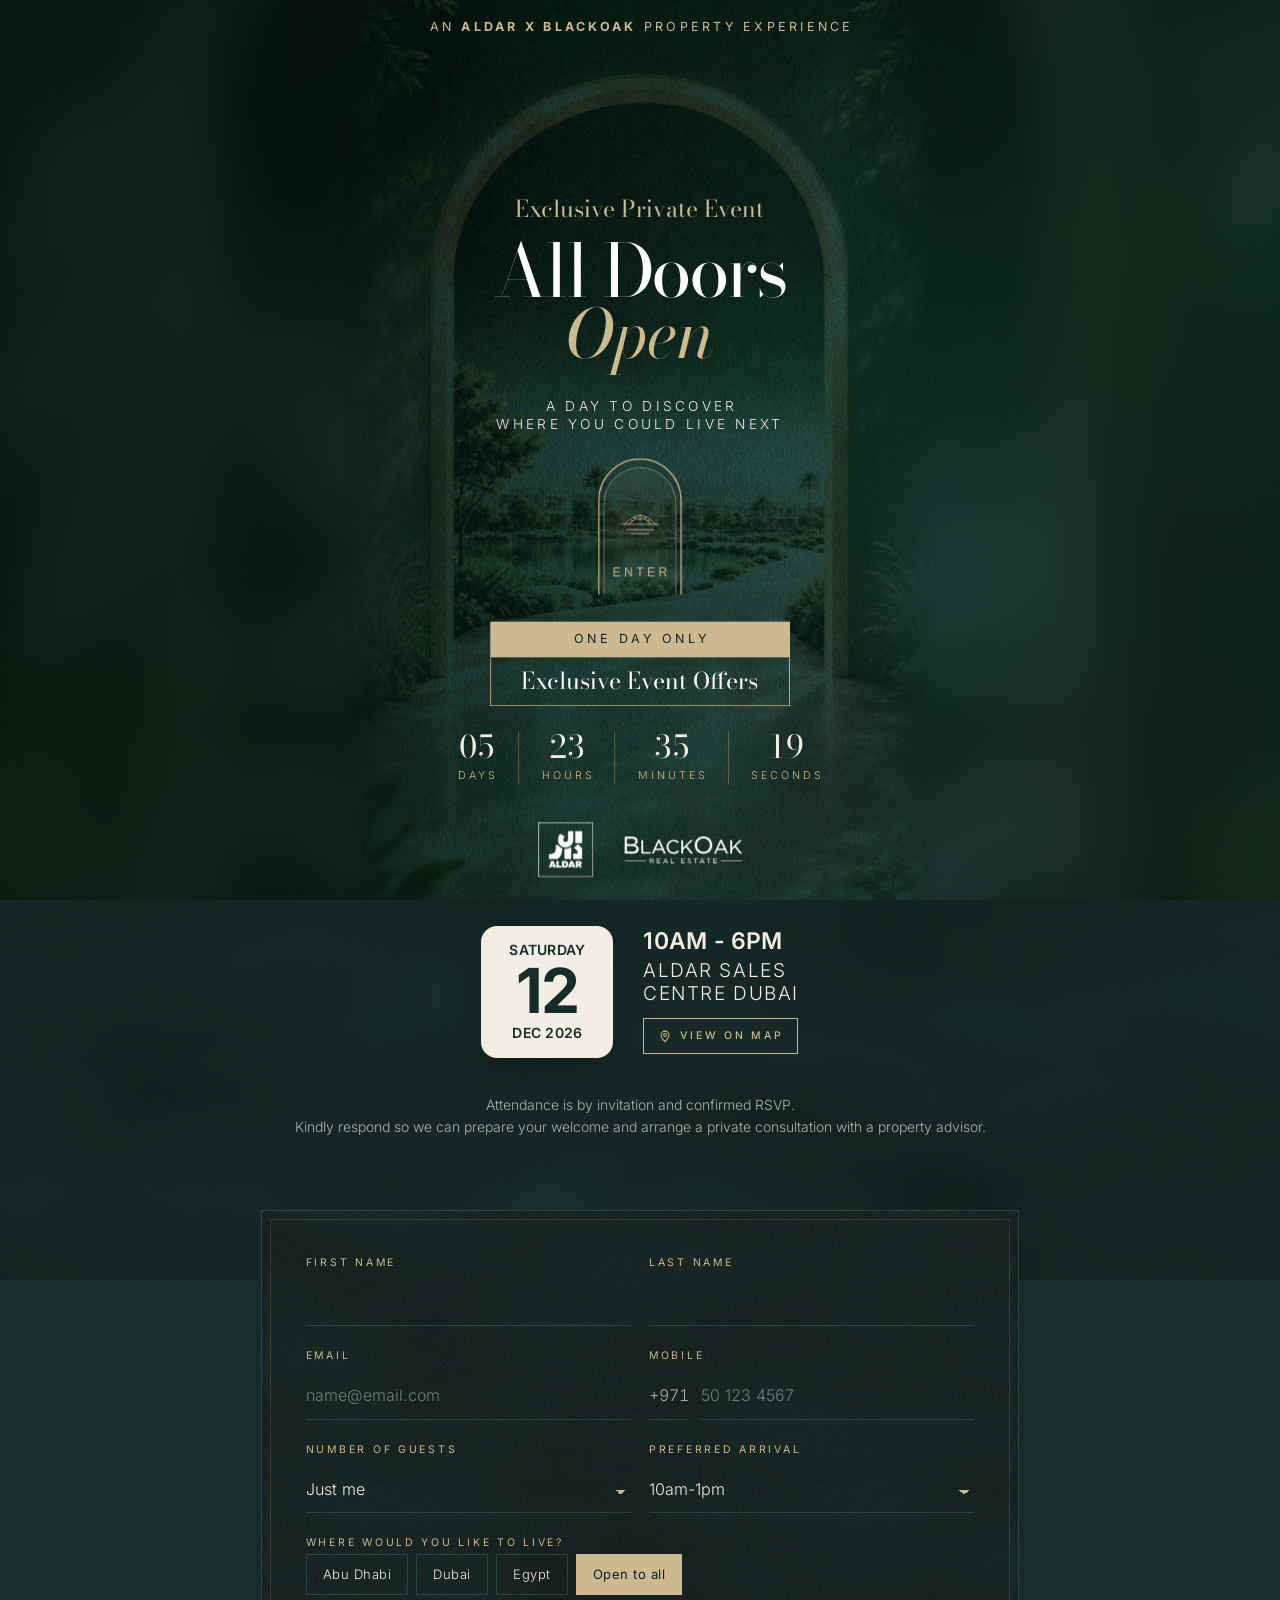
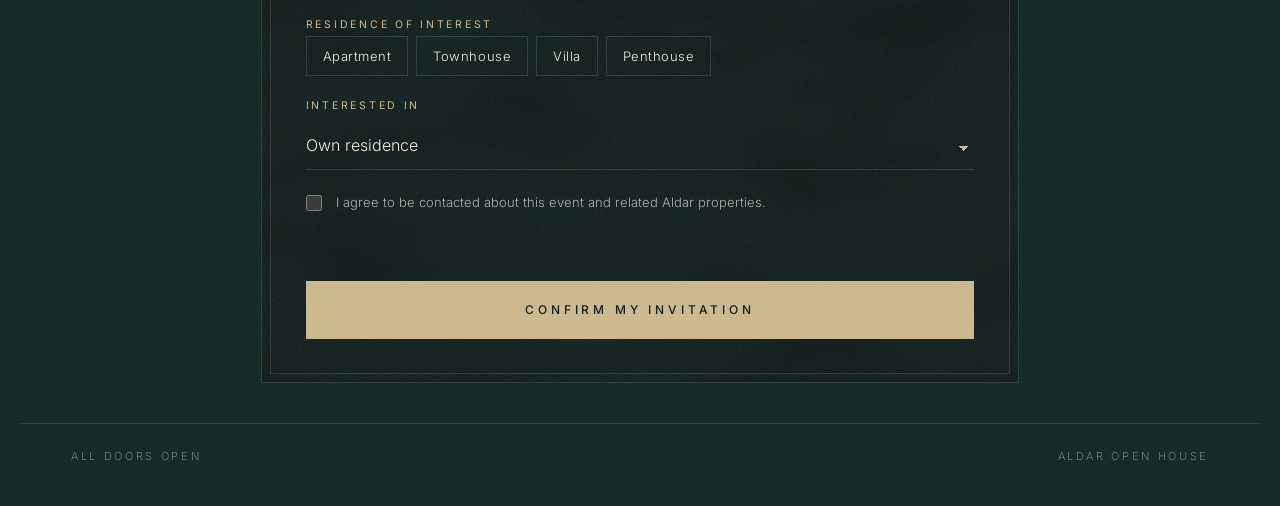
==== public/index.html @ 3528d4d2 "Rebuild All Doors Open as the RSVP site Replace the earlier multi-page site with the new single-page" ====
<!DOCTYPE html>
<html lang="en">
<head>
<meta charset="utf-8">
<meta name="viewport" content="width=device-width, initial-scale=1">
<title>All Doors Open | Aldar Open House RSVP</title>
<meta name="description" content="All Doors Open: an Aldar and BlackOak property experience. Saturday 12.12.2026, 10am to 6pm, Aldar Sales Centre, Dubai. RSVP to attend.">
<meta name="theme-color" content="#172b28">
<meta property="og:type" content="website">
<meta property="og:title" content="All Doors Open">
<meta property="og:description" content="An Aldar and BlackOak property experience. Saturday 12.12.2026, 10am to 6pm, Aldar Sales Centre, Dubai. RSVP to attend.">
<link rel="icon" href="data:image/svg+xml,%3Csvg xmlns='http://www.w3.org/2000/svg' viewBox='0 0 32 32'%3E%3Crect width='32' height='32' fill='%23172b28'/%3E%3Cpath d='M10 27V14a6 6 0 0 1 12 0v13' fill='none' stroke='%23cdb98f' stroke-width='1.6'/%3E%3C/svg%3E">
<link rel="preload" href="fonts/bodoni-moda-latin-standard-normal.woff2" as="font" type="font/woff2" crossorigin>
<link rel="preload" href="fonts/bodoni-moda-latin-standard-italic.woff2" as="font" type="font/woff2" crossorigin>
<link rel="preload" href="img/home-bg.webp" as="image" type="image/webp">
<style>
@font-face { font-family: "Bodoni Moda"; src: url("fonts/bodoni-moda-latin-standard-normal.woff2") format("woff2"); font-weight: 400 900; font-style: normal; font-display: swap; }
@font-face { font-family: "Bodoni Moda"; src: url("fonts/bodoni-moda-latin-standard-italic.woff2") format("woff2"); font-weight: 400 900; font-style: italic; font-display: swap; }
@font-face { font-family: "Inter"; src: url("fonts/inter-latin-wght-normal.woff2") format("woff2"); font-weight: 100 900; font-style: normal; font-display: swap; }
/* Layout: split invitation. Left column is the invitation, right column is the RSVP card. Stacks on mobile. */
:root {
  --green: #172b28;        /* brand theme */
  --green-deep: #0f1f1d;   /* recessed panels */
  --green-line: #2c4541;   /* hairlines on green */
  --champagne: #cdb98f;    /* accent */
  --ivory: #f3eee4;        /* primary text on green */
  --mist: #a9b5b0;         /* secondary text */
  --font-display: "Bodoni Moda", "Didot", "Bodoni 72", Georgia, serif;
  --font-body: "Inter", "Helvetica Neue", Arial, sans-serif;
  color-scheme: dark;
}
* { box-sizing: border-box; }
html, body { margin: 0; }
body {
  background: var(--green);
  color: var(--ivory);
  font-family: var(--font-body);
  font-weight: 300;
  font-size: 16px;
  line-height: 1.6;
  -webkit-font-smoothing: antialiased;
}
body::before {
  content: "";
  position: fixed; inset: 0;
  pointer-events: none;
  background:
    radial-gradient(1200px 600px at 15% -10%, rgba(205,185,143,0.10), transparent 60%),
    radial-gradient(900px 500px at 110% 110%, rgba(0,0,0,0.35), transparent 60%);
  z-index: 0;
}

.wrap {
  position: relative; z-index: 1;
  max-width: 1240px;
  margin: 0 auto;
  padding: clamp(24px, 4vw, 56px) clamp(16px, 4vw, 56px) 40px;
  display: grid;
  grid-template-columns: minmax(0, 1.05fr) minmax(0, 0.95fr);
  gap: clamp(32px, 5vw, 80px);
  align-items: start;
}

/* Invitation column */
.invite { display: grid; gap: 36px; padding-top: 8px; }
.eyebrow {
  font-size: 11px;
  letter-spacing: 0.32em;
  text-transform: uppercase;
  color: var(--champagne);
  font-weight: 400;
  display: flex; align-items: center; gap: 14px;
}
.eyebrow::after { content: ""; height: 1px; width: 56px; background: var(--champagne); opacity: 0.6; }

.arches { width: 100%; max-width: 420px; height: auto; display: block; }

h1 {
  font-family: var(--font-display);
  font-weight: 400;
  font-size: clamp(44px, 6.4vw, 84px);
  line-height: 1;
  letter-spacing: -0.02em;
  margin: 0;
  text-wrap: balance;
}
h1:focus { outline: none; }
h1 em { font-style: italic; color: var(--champagne); font-weight: 400; }
.kicker { font-size: 12px; letter-spacing: 0.3em; text-transform: uppercase; color: var(--mist); margin: 0 0 18px; font-weight: 400; }

.tagline {
  font-family: var(--font-display);
  font-size: clamp(19px, 2vw, 24px);
  line-height: 1.45;
  font-weight: 400;
  max-width: 30ch;
  margin: 0;
  color: var(--ivory);
}
.tagline span { display: inline; }
.tagline span:last-child { color: var(--champagne); font-style: italic; }

.details {
  display: grid;
  grid-template-columns: repeat(3, minmax(0, 1fr));
  border-top: 1px solid var(--green-line);
  border-bottom: 1px solid var(--green-line);
}
.details div { padding: 18px 16px 18px 0; display: grid; gap: 4px; }
.details div + div { padding-left: 16px; border-left: 1px solid var(--green-line); }
.details dt { font-size: 10.5px; letter-spacing: 0.28em; text-transform: uppercase; color: var(--mist); }
.details dd { margin: 0; font-family: var(--font-display); font-size: 17px; line-height: 1.3; }

.note { font-size: 14px; color: var(--mist); max-width: 46ch; margin: 0; }

/* RSVP card */
.card {
  background: var(--green-deep);
  border: 1px solid var(--green-line);
  padding: clamp(24px, 3.4vw, 44px);
  position: relative;
}
.card::before {
  content: ""; position: absolute; inset: 8px;
  border: 1px solid rgba(205,185,143,0.18);
  pointer-events: none;
}
.card h2 {
  font-family: var(--font-display);
  font-weight: 400;
  font-size: clamp(28px, 3vw, 38px);
  line-height: 1.1;
  margin: 0 0 6px;
}


/* Doors: five arches, each framing an Aldar location */
.doors { display: flex; align-items: flex-end; gap: var(--dg, 14px); justify-content: var(--dj, center); }
.door { flex: none; width: calc(var(--dw, 96px) * var(--s, 1)); display: grid; gap: 10px; justify-items: center; }
.door-frame {
  width: 100%; aspect-ratio: 1 / 2.1;
  border: 1px solid var(--champagne);
  border-radius: 999px 999px 0 0;
  padding: 5px;
  transition: transform .5s ease, border-color .3s ease;
}
.door-view {
  width: 100%; height: 100%;
  border-radius: 999px 999px 0 0;
  background: var(--view);
  position: relative; overflow: hidden;
  display: flex; align-items: center; justify-content: center;
}
.door-view::after {
  content: ""; position: absolute; inset: 0;
  background: linear-gradient(180deg, rgba(15,31,29,0.10) 0%, rgba(15,31,29,0.55) 100%);
}
.door-view span {
  position: relative; z-index: 1;
  writing-mode: vertical-rl; transform: rotate(180deg);
  font-family: var(--font-display); font-style: normal;
  font-size: calc(var(--dw, 96px) * 0.19);
  letter-spacing: 0.02em; color: var(--ivory); white-space: nowrap;
  text-shadow: 0 1px 12px rgba(0,0,0,0.35);
}
.door small { font-size: 9.5px; letter-spacing: 0.3em; text-transform: uppercase; color: var(--mist); white-space: nowrap; }
.door:hover .door-frame { transform: translateY(-4px); }
.splash .doors { --dw: 104px; --dg: 18px; }
.invite .doors {
  display: grid; grid-template-columns: repeat(5, minmax(0, 1fr)); gap: clamp(8px, 1.6vw, 16px);
  width: 100%; max-width: 620px; justify-self: center; --dw: 108px;
}
.invite .door { width: 100%; }
.invite .door-view span { font-size: clamp(13px, 1.6vw, 19px); }
.invite .door-hint { justify-self: center; text-align: center; }
.invite .door small { display: none; }
.back-btn {
  justify-self: start; display: inline-flex; align-items: center; gap: 10px;
  font: inherit; font-size: 11px; font-weight: 500; letter-spacing: 0.3em; text-transform: uppercase;
  color: var(--mist); background: transparent; border: 1px solid var(--green-line);
  padding: 10px 16px; cursor: pointer; transition: color .2s ease, border-color .2s ease;
}
.back-btn:hover { color: var(--champagne); border-color: var(--champagne); }
.back-btn:focus-visible { outline: 2px solid var(--champagne); outline-offset: 3px; }
.back-btn svg { width: 14px; height: 14px; }
@media (max-width: 700px) { .splash .doors { --dw: 66px; --dg: 10px; } }
@media (max-width: 520px) {
  .splash .doors { --dw: 54px; --dg: 8px; }
  .door small { display: none; }
}
@media (prefers-reduced-motion: no-preference) {
  .splash .door { opacity: 0; transform: translateY(18px); animation: rise 1s ease forwards; }
  .invite .door-frame { animation: rise-in 1s ease both; }
  @keyframes rise-in { from { opacity: 0; transform: translateY(12px); } to { opacity: 1; transform: none; } }
}


/* Door detail sheet */
.door-frame { cursor: pointer; background: none; font: inherit; color: inherit; display: block; }
.door-frame:focus-visible { outline: 2px solid var(--champagne); outline-offset: 4px; }
.door-hint { font-size: 11px; letter-spacing: 0.28em; text-transform: uppercase; color: var(--mist); margin: -18px 0 0; display: flex; align-items: center; gap: 12px; }
.door-hint::before { content: ""; width: 28px; height: 1px; background: var(--champagne); opacity: .6; }
.sheet-backdrop {
  position: fixed; inset: 0; z-index: 40;
  background: rgba(8,18,16,0.72); backdrop-filter: blur(6px); -webkit-backdrop-filter: blur(6px);
  display: grid; place-items: center; padding: 20px 16px;
  opacity: 0; pointer-events: none; transition: opacity .35s ease;
}
.sheet-backdrop.open { opacity: 1; pointer-events: auto; }
.sheet {
  position: relative; width: min(980px, 100%); max-height: calc(100% - 8px); overflow: auto;
  background: var(--green-deep); border: 1px solid var(--green-line);
  display: grid; grid-template-columns: minmax(0, 0.85fr) minmax(0, 1.15fr);
  transform: translateY(16px); transition: transform .45s cubic-bezier(.2,.7,.2,1);
}
.sheet-backdrop.open .sheet { transform: none; }
.sheet-photo { padding: 28px; display: grid; }
.sheet-arch {
  border: 1px solid var(--champagne); border-radius: 999px 999px 0 0; padding: 6px;
  min-height: 440px; display: grid;
}
.sheet-arch-inner { border-radius: 999px 999px 0 0; overflow: hidden; position: relative; background: var(--view); }
.sheet-arch-inner svg, .sheet-arch-inner img { position: absolute; inset: 0; width: 100%; height: 100%; object-fit: cover; }
.sheet-arch-inner img { object-position: 40% 50%; }
.sheet-arch-inner::after { content: ""; position: absolute; inset: 0; background: linear-gradient(180deg, rgba(15,31,29,0) 40%, rgba(15,31,29,0.45) 100%); pointer-events: none; }
.sheet-body { padding: 44px 40px 36px 12px; display: grid; gap: 22px; align-content: start; }
.sheet-body .eyebrow { margin: 0; }
.sheet-body h3 { font-family: var(--font-display); font-weight: 400; font-size: clamp(34px, 4vw, 50px); line-height: 1.02; margin: 0; letter-spacing: -0.01em; text-wrap: balance; }
.sheet-body h3 em { color: var(--champagne); }
.sheet-lede { margin: 0; color: var(--ivory); font-size: 15px; max-width: 52ch; }
.sheet-projects { margin: 0; display: grid; border-top: 1px solid var(--green-line); }
.sheet-projects div { padding: 14px 0; border-bottom: 1px solid var(--green-line); display: grid; gap: 3px; }
.sheet-projects dt { font-family: var(--font-display); font-size: 20px; line-height: 1.2; }
.sheet-projects dd { margin: 0; color: var(--mist); font-size: 13.5px; }
.sheet-types { display: flex; flex-wrap: wrap; gap: 8px; }
.sheet-types span { font-size: 11px; letter-spacing: 0.16em; text-transform: uppercase; border: 1px solid var(--green-line); padding: 6px 12px; color: var(--ivory); }
.sheet-actions { display: flex; flex-wrap: wrap; gap: 12px; align-items: center; }
.sheet-actions .submit { width: auto; padding: 16px 26px; }
.ghost-btn { font: inherit; font-size: 11px; font-weight: 500; letter-spacing: 0.3em; text-transform: uppercase; background: transparent; color: var(--mist); border: 1px solid var(--green-line); padding: 15px 20px; cursor: pointer; }
.ghost-btn:hover { color: var(--champagne); border-color: var(--champagne); }
.ghost-btn:focus-visible { outline: 2px solid var(--champagne); outline-offset: 3px; }
.sheet-note { margin: 0; font-size: 12px; color: #6f817c; }
.sheet-close {
  position: absolute; top: 14px; right: 14px; z-index: 2;
  width: 40px; height: 40px; display: grid; place-items: center;
  background: transparent; border: 1px solid var(--green-line); color: var(--ivory); cursor: pointer;
}
.sheet-close:hover { border-color: var(--champagne); color: var(--champagne); }
.sheet-close:focus-visible { outline: 2px solid var(--champagne); outline-offset: 2px; }
.sheet-close svg { width: 14px; height: 14px; }
body.sheet-on { overflow: hidden; }
@media (max-width: 760px) {
  .sheet { grid-template-columns: 1fr; }
  .sheet-photo { padding: 20px 20px 0; }
  .sheet-arch { min-height: 260px; max-width: 240px; justify-self: center; width: 100%; }
  .sheet-body { padding: 24px 20px 28px; }
}
@media (prefers-reduced-motion: reduce) { .sheet { transition: none; } .sheet-backdrop { transition: none; } }

.sr-only { position: absolute; width: 1px; height: 1px; padding: 0; margin: -1px; overflow: hidden; clip: rect(0 0 0 0); white-space: nowrap; border: 0; }


/* Stacked layout: invitation on top, RSVP card below */
.wrap { grid-template-columns: minmax(0, 1fr); max-width: 860px; gap: clamp(40px, 6vw, 72px); }
.invite { justify-items: center; text-align: center; }
.invite .back-btn { justify-self: start; }
.invite .eyebrow::before, .invite .eyebrow::after { content: none; display: none; }
.invite .tagline, .invite .note { margin-left: auto; margin-right: auto; }
.invite .details { width: 100%; text-align: left; }
.card { width: 100%; }

.invite .tagline { max-width: none; }
.invite h1 { font-size: clamp(38px, 7vw, 84px); }

.invite .note { max-width: 760px; }
.note-line { display: block; }


/* Changing icon inside the splash door */
.splash .enter .ri { position: absolute; left: 50%; top: 50%; width: 58px; height: 58px; transform: translate(-50%, -62%); opacity: 0; transition: opacity .6s ease; }
.splash .enter .ri.on { opacity: 1; }
@media (prefers-reduced-motion: no-preference) {
  .splash .enter .ri * { stroke-dasharray: 220; stroke-dashoffset: 220; }
  .splash .enter .ri.on * { animation: ri-draw 1.6s ease forwards; }
  @keyframes ri-draw { to { stroke-dashoffset: 0; } }
}


/* Line-only doorways with place icons */
.invite .door-view { background: none; }
.invite .door-view::after { display: none; }
.invite .door-view svg { width: 64%; height: auto; transition: transform .5s ease; }
.invite .door-frame { transition: transform .5s ease, background .4s ease; }
.invite .door:hover .door-frame { background: rgba(205,185,143,0.06); }
.invite .door:hover .door-view svg { transform: scale(1.06); }
.invite .doors { align-items: start; }
.door-name { min-height: 2.4em; font-family: var(--font-display); font-style: normal; font-size: clamp(12px, 1.7vw, 17px); line-height: 1.2; color: var(--ivory); text-align: center; text-wrap: balance; }
.sheet-arch-inner { background: none; }
.sheet-arch-inner::after { display: none; }


/* One-day offer highlight */
.splash .offer {
  margin: 0; position: relative; overflow: hidden;
  display: inline-flex; align-items: stretch; flex-wrap: wrap; justify-content: center;
  border: 1px solid var(--champagne);
}
.splash .offer-tag {
  background: var(--champagne); color: var(--green-deep);
  font-size: 10.5px; font-weight: 500; letter-spacing: 0.32em; text-transform: uppercase;
  padding: 10px 16px; display: flex; align-items: center;
}
.splash .offer-text {
  font-family: var(--font-display); font-style: normal; font-size: clamp(15px, 1.8vw, 19px);
  color: var(--ivory); padding: 7px 18px; display: flex; align-items: center;
}
@media (prefers-reduced-motion: no-preference) {
  .splash .offer::after {
    content: ""; position: absolute; top: 0; bottom: 0; width: 40%; left: -60%;
    background: linear-gradient(100deg, transparent, rgba(243,238,228,0.18), transparent);
    animation: offer-sheen 3.6s ease-in-out 2.4s infinite;
  }
  @keyframes offer-sheen { 0% { left: -60%; } 55%, 100% { left: 130%; } }
}
@media (max-width: 520px) { .splash .offer-tag { width: 100%; justify-content: center; } }


/* Textured surface: fine grain over a soft suede-like mottle */
:root { --texture: url("data:image/svg+xml,%3Csvg xmlns='http://www.w3.org/2000/svg' width='220' height='220'%3E%3Cfilter id='g'%3E%3CfeTurbulence type='fractalNoise' baseFrequency='0.9' numOctaves='3' stitchTiles='stitch'/%3E%3CfeColorMatrix values='0 0 0 0 1 0 0 0 0 1 0 0 0 0 1 0 0 0 0.075 0'/%3E%3C/filter%3E%3Crect width='100%25' height='100%25' filter='url(%23g)'/%3E%3C/svg%3E"), url("data:image/svg+xml,%3Csvg xmlns='http://www.w3.org/2000/svg' width='900' height='900'%3E%3Cfilter id='m'%3E%3CfeTurbulence type='fractalNoise' baseFrequency='0.004 0.009' numOctaves='3' seed='7' stitchTiles='stitch'/%3E%3CfeColorMatrix values='0 0 0 0 0 0 0 0 0 0 0 0 0 0 0 0 0 0 -0.45 0.34'/%3E%3C/filter%3E%3Crect width='100%25' height='100%25' filter='url(%23m)'/%3E%3C/svg%3E"); }
body { background-color: var(--green); background-image: var(--texture); background-size: 220px 220px, cover; background-repeat: repeat, no-repeat; background-attachment: fixed; }
.splash { background-color: var(--green); background-image: var(--texture); background-size: 220px 220px, cover; background-repeat: repeat, no-repeat; }
.card, .sheet { background-color: var(--green-deep); background-image: var(--texture); background-size: 220px 220px, cover; background-repeat: repeat, no-repeat; }


/* Names inside the arches */
.invite .door-view { flex-direction: column; gap: 14px; padding: 0 6px; }
.invite .door-view svg { width: 62%; }
.invite .door-view .door-name { writing-mode: horizontal-tb; transform: none; white-space: normal; text-shadow: none; letter-spacing: 0; color: var(--ivory); text-align: center; line-height: 1.2; }
.invite .door-name { min-height: 0; font-size: clamp(11px, 1.5vw, 16px); padding: 0 2px; }
.invite .doors { align-items: stretch; }
.invite .door, .invite .door-frame, .invite .door-view { min-width: 0; }
.invite .door-view { overflow: hidden; }
@media (max-width: 520px) { .invite .door-view { gap: 8px; padding: 0 1px; } .invite .door-view .door-name { font-size: 9px; }
  .invite .doors { gap: 6px; } }


/* Tagline in Inter */
.splash p.s-tag { max-width: 40ch; text-wrap: balance; }
.tagline, .splash p.s-tag { font-family: var(--font-body); font-weight: 300; letter-spacing: 0.02em; }
.invite .tagline { font-size: clamp(16px, 1.8vw, 20px); }
.tagline span:last-child { font-style: normal; }


/* Countdown to doors opening */
.countdown { display: grid; grid-template-columns: repeat(4, auto); justify-content: center; margin: 0; position: relative; }
.cd-unit { display: grid; justify-items: center; gap: 4px; padding: 0 clamp(14px, 2.4vw, 28px); }
.cd-unit + .cd-unit { border-left: 1px solid rgba(205,185,143,0.35); }
.cd-num { font-family: var(--font-display); font-size: clamp(30px, 4vw, 46px); line-height: 1; color: var(--ivory); font-variant-numeric: tabular-nums lining-nums; min-width: 2ch; text-align: center; }
.cd-lbl { font-size: 9.5px; letter-spacing: 0.3em; text-indent: 0.3em; text-transform: uppercase; color: var(--champagne); }
.cd-done { grid-column: 1 / -1; margin: 0; font-family: var(--font-display); font-style: italic; font-size: clamp(20px, 2.4vw, 26px); color: var(--champagne); }
.countdown.is-done .cd-unit { display: none; }
.splash .countdown .cd-num { font-size: clamp(26px, 3.4vw, 40px); }
@media (max-width: 520px) { .cd-unit { padding: 0 10px; } }
@media (max-height: 760px) and (min-width: 521px) { .splash .splash-inner { gap: 18px; } .splash h2 { font-size: clamp(44px, 7.5vw, 92px); } }

.invite .rsvp-jump { width: auto; padding: 16px 48px; justify-self: center; }


/* Catchier door hint + beckoning doors */
.invite .door-hint { color: var(--champagne); font-size: 11.5px; letter-spacing: 0.3em; gap: 14px; margin-top: -12px; }
.invite .door-hint::before { display: none; }
.tap-dot { position: relative; width: 10px; height: 10px; border-radius: 50%; background: var(--champagne); flex: none; }
.invite .door-frame.glow { background: rgba(205,185,143,0.10); border-color: #e6d3a8; }
.invite .door-frame.glow .door-view svg { transform: scale(1.08); }
@media (prefers-reduced-motion: no-preference) {
  .tap-dot::after { content: ""; position: absolute; inset: -6px; border-radius: 50%; border: 1px solid var(--champagne); animation: tap-ripple 1.8s ease-out infinite; }
  @keyframes tap-ripple { from { transform: scale(0.4); opacity: 1; } to { transform: scale(1.8); opacity: 0; } }
  .invite .door-frame { transition: transform .5s ease, background .6s ease, border-color .6s ease; }
  .invite .door-frame.glow { transform: translateY(-6px); }
}


/* Event details: calendar tile + time and venue */
.when { display: flex; align-items: center; justify-content: center; gap: clamp(22px, 4vw, 44px); }
.when-cal {
  background: var(--ivory); color: var(--green); border-radius: 22px;
  width: clamp(140px, 22vw, 190px); aspect-ratio: 1; display: grid; place-content: center; justify-items: center; gap: 2px;
  font-family: var(--font-body); text-transform: uppercase; line-height: 1;
  box-shadow: 0 14px 40px rgba(0,0,0,0.25);
}
.when-day, .when-month { font-weight: 600; font-size: clamp(15px, 2.1vw, 21px); letter-spacing: 0.02em; }
.when-date { font-weight: 700; font-size: clamp(64px, 9.5vw, 92px); letter-spacing: -0.03em; line-height: 0.95; margin: 4px 0; font-variant-numeric: lining-nums; }
.when-info { display: grid; gap: 10px; text-align: left; text-transform: uppercase; }
.when-time { margin: 0; font-family: var(--font-body); font-weight: 600; font-size: clamp(24px, 3.4vw, 34px); letter-spacing: 0.01em; color: var(--ivory); line-height: 1.1; }
.when-venue { margin: 0; font-family: var(--font-body); font-weight: 300; font-size: clamp(20px, 3vw, 30px); letter-spacing: 0.08em; color: var(--ivory); line-height: 1.2; }
@media (max-width: 420px) { .when { gap: 18px; } .when-cal { border-radius: 16px; width: 124px; } .when-time { font-size: 21px; } .when-venue { font-size: 17px; letter-spacing: 0.06em; } }


/* Aldar x BlackOak logo */
.brand-logo { display: block; width: clamp(170px, 20vw, 240px); height: auto; justify-self: center; margin: 0 auto; }
.splash .brand-logo { width: clamp(160px, 17vw, 220px); }
.invite .brand-logo { margin-top: -8px; }
@media (max-height: 760px) and (min-width: 521px) { .splash .brand-logo { width: 170px; } }


/* Smaller event tile + map button */
.when { gap: clamp(18px, 3vw, 30px); }
.when-cal { width: clamp(108px, 14vw, 132px); border-radius: 16px; }
.when-day, .when-month { font-size: clamp(11px, 1.3vw, 14px); }
.when-date { font-size: clamp(46px, 6vw, 62px); margin: 3px 0; }
.when-info { gap: 6px; }
.when-time { font-size: clamp(18px, 2.2vw, 23px); }
.when-venue { font-size: clamp(14px, 1.8vw, 19px); }
.map-btn {
  justify-self: start; margin-top: 6px; display: inline-flex; align-items: center; gap: 8px;
  font-family: var(--font-body); font-size: 10.5px; font-weight: 500; letter-spacing: 0.26em; text-transform: uppercase;
  color: var(--champagne); text-decoration: none; border: 1px solid var(--champagne); padding: 9px 14px;
  transition: background .2s ease, color .2s ease;
}
.map-btn svg { width: 14px; height: 14px; }
.map-btn:hover { background: var(--champagne); color: var(--green-deep); }
.map-btn:focus-visible { outline: 2px solid var(--ivory); outline-offset: 3px; }
@media (max-width: 420px) { .when-cal { width: 104px; border-radius: 14px; } .when-time { font-size: 18px; } .when-venue { font-size: 14px; } .map-btn { padding: 8px 12px; letter-spacing: 0.2em; } }

/* Splash */
body.splash-on { overflow: hidden; }
.splash {
  position: fixed; inset: 0; z-index: 50;
  display: grid; place-items: center;
  padding: 24px 16px;
  text-align: center;
  transition: transform 1.1s cubic-bezier(.77,0,.18,1), opacity .6s ease .5s;
}
.splash::before {
  content: ""; position: absolute; inset: 14px;
  border: 1px solid rgba(205,185,143,0.22);
  pointer-events: none;
}
.splash::after {
  content: ""; position: absolute; inset: 0; pointer-events: none;
  background: radial-gradient(700px 420px at 50% 40%, rgba(205,185,143,0.12), transparent 65%);
}
.splash.leaving { transform: translateY(-100%); opacity: 0; }
.splash.gone { display: none; }
.splash-inner { position: relative; z-index: 1; display: grid; justify-items: center; gap: 26px; max-width: 760px; }
.splash .arch-one { width: 120px; height: auto; }
.splash .s-eyebrow { font-size: 11px; letter-spacing: 0.4em; text-transform: uppercase; color: var(--champagne); margin: 0; }
.splash h2 {
  font-family: var(--font-display); font-weight: 400;
  font-size: clamp(46px, 9vw, 112px); line-height: 0.98; letter-spacing: -0.02em;
  margin: 0;
}
.splash h2 em { font-style: italic; color: var(--champagne); }
.splash .s-line { width: 64px; height: 1px; background: var(--champagne); opacity: .7; }
.splash .s-tag { font-family: var(--font-display); font-size: clamp(16px, 2vw, 20px); color: var(--mist); margin: 0; max-width: 34ch; line-height: 1.5; }
.splash .s-date { margin: 0; font-size: 12px; letter-spacing: 0.32em; text-transform: uppercase; color: var(--ivory); font-variant-numeric: tabular-nums; }
.splash .s-date span { color: var(--champagne); margin: 0 10px; }
.splash .enter {
  position: relative; width: 120px; height: 190px; margin-top: 6px;
  background: none; border: 0; padding: 0; cursor: pointer;
  color: var(--champagne);
}
.splash .enter svg.door-svg { position: absolute; inset: 0; width: 100%; height: 100%; overflow: visible; }
.splash .enter .door-line { stroke: var(--champagne); stroke-width: 1.2; vector-effect: non-scaling-stroke; }
.splash .enter .door-glow { fill: var(--champagne); opacity: 0.06; transition: opacity .5s ease; }
/* The door leaf: hinged on the left, it swings about 20% open and closed to invite a click. */
.splash .enter { perspective: 520px; }
.splash .enter .leaf { position: absolute; inset: 0; display: block; transform-origin: 8% 50%; transition: transform .6s ease; }
.splash .enter .leaf-edge { stroke: var(--champagne); stroke-opacity: .5; stroke-width: 1; vector-effect: non-scaling-stroke; }
.splash .enter:hover .leaf, .splash .enter:focus-visible .leaf { transform: rotateY(30deg); }
.splash.leaving .enter .leaf { transform: rotateY(72deg); transition: transform 1s cubic-bezier(.5,0,.2,1); }
.splash .enter .label {
  position: absolute; left: 0; right: 0; bottom: 22px;
  font-size: 10.5px; font-weight: 500; letter-spacing: 0.36em; text-indent: 0.36em; text-transform: uppercase;
  transition: color .4s ease;
}
.splash .enter:hover .door-glow, .splash .enter:focus-visible .door-glow { opacity: 0.12; }
.splash .enter:focus { outline: none; }
.splash .enter:focus-visible .door-line { stroke: var(--ivory); }
.splash.leaving .enter .door-glow { opacity: 0.18; }
@media (prefers-reduced-motion: no-preference) {
  .splash .reveal { opacity: 0; transform: translateY(14px); animation: rise 1s ease forwards; }
  .splash .reveal.d1 { animation-delay: .4s; }
  .splash .reveal.d2 { animation-delay: .8s; }
  .splash .reveal.d3 { animation-delay: 1.2s; }
  .splash .reveal.d4 { animation-delay: 1.7s; }
  .splash .reveal.d5 { animation-delay: 1.9s; }
  .splash .enter .door-line { stroke-dasharray: 600; stroke-dashoffset: 600; animation: draw-door 1.8s ease-out 2.1s forwards; }
  @keyframes draw-door { to { stroke-dashoffset: 0; } }
  .splash .enter .leaf > .door-svg { animation: leaf-in .9s ease 3.3s both; }
  .splash .enter .leaf { animation: door-wave 2.8s ease-in-out 4.2s infinite; }
  .splash .enter:hover .leaf, .splash .enter:focus-visible .leaf, .splash.leaving .enter .leaf { animation: none; }
  @keyframes leaf-in { from { opacity: 0; } to { opacity: 1; } }
  @keyframes door-wave { 0%, 100% { transform: rotateY(0deg); } 50% { transform: rotateY(18deg); } }
  @keyframes rise { to { opacity: 1; transform: none; } }
}
@media (prefers-reduced-motion: reduce) {
  .splash { transition: opacity .3s ease; }
  .splash.leaving { transform: none; }
}
.card .sub { color: var(--mist); font-size: 14px; margin: 0 0 28px; }

form { display: grid; gap: 22px; }
fieldset { border: 0; margin: 0; padding: 0; display: grid; gap: 10px; min-width: 0; }
legend, label.lbl {
  font-size: 10.5px;
  letter-spacing: 0.26em;
  text-transform: uppercase;
  color: var(--champagne);
  font-weight: 400;
  padding: 0;
  margin-bottom: 2px;
}
.row { display: grid; grid-template-columns: 1fr 1fr; gap: 18px; }
.field { display: grid; gap: 8px; min-width: 0; }

input[type="text"], input[type="email"], input[type="tel"], select, textarea {
  width: 100%;
  font: inherit;
  color: var(--ivory);
  background: transparent;
  border: 0;
  border-bottom: 1px solid var(--green-line);
  padding: 8px 0 10px;
  border-radius: 0;
  outline: none;
  transition: border-color .2s ease;
}
textarea { resize: vertical; min-height: 64px; }
select { appearance: none; background-image: linear-gradient(45deg, transparent 50%, var(--champagne) 50%), linear-gradient(135deg, var(--champagne) 50%, transparent 50%); background-position: calc(100% - 10px) 55%, calc(100% - 5px) 55%; background-size: 5px 5px; background-repeat: no-repeat; padding-right: 24px; cursor: pointer; }
select option { background: var(--green-deep); color: var(--ivory); }
input::placeholder, textarea::placeholder { color: #6f817c; }
input:focus, select:focus, textarea:focus { border-bottom-color: var(--champagne); }

.phone { display: grid; grid-template-columns: auto 1fr; gap: 12px; align-items: end; }
.phone .cc { padding: 8px 0 10px; border-bottom: 1px solid var(--green-line); color: var(--mist); font-variant-numeric: tabular-nums; }

/* Chips */
.chips { display: flex; flex-wrap: wrap; gap: 8px; }
.chip { position: relative; }
.chip input { position: absolute; opacity: 0; inset: 0; margin: 0; cursor: pointer; }
.chip span {
  display: inline-block;
  padding: 9px 16px;
  border: 1px solid var(--green-line);
  font-size: 13px;
  letter-spacing: 0.04em;
  color: var(--ivory);
  transition: all .2s ease;
  cursor: pointer;
}
.chip input:checked + span { background: var(--champagne); border-color: var(--champagne); color: var(--green-deep); font-weight: 400; }
.chip input:focus-visible + span { outline: 2px solid var(--champagne); outline-offset: 2px; }
.chip:hover span { border-color: var(--champagne); }

.attend .chip span { padding: 12px 22px; font-size: 14px; }

.consent { display: grid; grid-template-columns: 18px 1fr; gap: 12px; font-size: 13px; color: var(--mist); align-items: start; }
.consent input { width: 16px; height: 16px; margin: 3px 0 0; accent-color: var(--champagne); }

.err { color: #e6a690; font-size: 12.5px; min-height: 0; }
.field.invalid input, .field.invalid select { border-bottom-color: #e6a690; }

button.submit {
  font: inherit;
  font-size: 12px;
  letter-spacing: 0.32em;
  text-transform: uppercase;
  font-weight: 500;
  background: var(--champagne);
  color: var(--green-deep);
  border: 1px solid var(--champagne);
  padding: 18px 24px;
  cursor: pointer;
  transition: background .2s ease, color .2s ease;
  width: 100%;
}
button.submit:hover { background: transparent; color: var(--champagne); }
button.submit:focus-visible { outline: 2px solid var(--ivory); outline-offset: 3px; }
button.submit[disabled] { opacity: .6; cursor: progress; }

.is-hidden { display: none !important; }

/* Confirmation */
.thanks { display: grid; gap: 18px; text-align: left; }
.thanks h2 em { color: var(--champagne); }
.thanks dl { margin: 0; display: grid; gap: 0; border-top: 1px solid var(--green-line); }
.thanks dl div { display: grid; grid-template-columns: 130px 1fr; gap: 12px; padding: 10px 0; border-bottom: 1px solid var(--green-line); font-size: 14px; }
.thanks dt { color: var(--mist); font-size: 10.5px; letter-spacing: 0.24em; text-transform: uppercase; padding-top: 3px; }
.thanks dd { margin: 0; }
.link-btn { background: none; border: 0; color: var(--champagne); font: inherit; font-size: 13px; letter-spacing: 0.08em; padding: 0; cursor: pointer; text-decoration: underline; text-underline-offset: 4px; justify-self: start; }
.preview-flag { font-size: 12px; color: #6f817c; border: 1px dashed var(--green-line); padding: 8px 12px; }

footer {
  position: relative; z-index: 1;
  max-width: 1240px; margin: 0 auto;
  padding: 24px clamp(16px, 4vw, 56px) 40px;
  display: flex; justify-content: space-between; gap: 16px; flex-wrap: wrap;
  font-size: 11px; letter-spacing: 0.24em; text-transform: uppercase; color: #6f817c;
  border-top: 1px solid var(--green-line);
}

@media (max-width: 900px) {
  .wrap { grid-template-columns: 1fr; }
  .arches { max-width: 300px; }
}
@media (max-width: 520px) {
  .row { grid-template-columns: 1fr; }
  .details { grid-template-columns: 1fr; }
  .details div + div { padding-left: 0; border-left: 0; border-top: 1px solid var(--green-line); }
  .thanks dl div { grid-template-columns: 1fr; gap: 2px; }
}
@media (prefers-reduced-motion: no-preference) {
  .arches path { stroke-dasharray: 600; stroke-dashoffset: 0; animation: draw 2.4s ease-out both; }
  .arches path:nth-child(2) { animation-delay: .2s; }
  .arches path:nth-child(3) { animation-delay: .4s; }
  @keyframes draw { from { stroke-dashoffset: 600; } to { stroke-dashoffset: 0; } }
}
/* Inside doors: each leaf is hinged on the left and swings open, one after another, giving a glimpse of the place behind it. */
.invite .door-frame { position: relative; perspective: 520px; }
.door-peek {
  position: absolute; inset: 5px; border-radius: 999px 999px 0 0; overflow: hidden;
  background-color: var(--green-deep); background-size: cover; background-position: 50% 50%;
}
.door-peek::after {
  content: ""; position: absolute; inset: 0;
  background: linear-gradient(90deg, rgba(8,18,16,0.6), rgba(8,18,16,0) 60%), linear-gradient(180deg, rgba(15,31,29,0) 60%, rgba(15,31,29,0.35));
}
.invite .door-view {
  transform-origin: 0 50%; transition: transform .7s cubic-bezier(.3,.7,.2,1);
  background-color: #203229; background-image: var(--texture); background-size: 220px 220px, cover; background-repeat: repeat, no-repeat;
  box-shadow: inset 0 0 0 1px rgba(205,185,143,0.32);
}
.invite .door:hover .door-view, .invite .door-frame:focus-visible .door-view { transform: rotateY(58deg); }
@media (prefers-reduced-motion: no-preference) {
  .invite .door-view { animation: door-wave-in 4.8s ease-in-out 1.2s infinite; }
  .invite .door:nth-child(2) .door-view { animation-delay: 1.5s; }
  .invite .door:nth-child(3) .door-view { animation-delay: 1.8s; }
  .invite .door:nth-child(4) .door-view { animation-delay: 2.1s; }
  .invite .door:nth-child(5) .door-view { animation-delay: 2.4s; }
  .invite .door:hover .door-view, .invite .door-frame:focus-visible .door-view { animation: none; }
  @keyframes door-wave-in { 0%, 64%, 100% { transform: rotateY(0deg); } 22%, 42% { transform: rotateY(32deg); } }
}
/* Guest key: the door-shaped pass shown on the confirmation. */
.keycard {
  width: 100%; max-width: 380px; margin: 0 auto; padding: 6px;
  border: 1px solid var(--champagne); border-radius: 999px 999px 0 0;
  transition: transform .6s cubic-bezier(.2,.7,.1,1);
}
.keycard-in {
  position: relative; display: grid; gap: 16px; padding: 112px 30px 30px;
  border-radius: 999px 999px 0 0;
  background-color: var(--green-deep); background-image: var(--texture); background-size: 220px 220px, cover; background-repeat: repeat, no-repeat;
  box-shadow: inset 0 0 0 1px rgba(205,185,143,0.28);
}
.key-hole {
  position: absolute; left: 50%; top: 44px; width: 34px; height: 34px; margin-left: -17px;
  border: 1px solid var(--champagne); border-radius: 50%; transition: background .6s ease;
}
.keycard.is-cut { transform: rotate(-2deg); }
.keycard.is-cut .key-hole { background: var(--champagne); }
.key-status { margin: 0; text-align: center; font-size: 10.5px; font-weight: 400; letter-spacing: 0.28em; line-height: 1.7; text-transform: uppercase; text-wrap: balance; color: var(--champagne); }
.key-logo { display: block; width: min(62%, 190px); height: auto; margin: 0 auto 2px; }
.key-name { margin: 0; text-align: center; font-family: var(--font-display); font-style: italic; font-size: clamp(28px, 3vw, 36px); line-height: 1.08; overflow-wrap: anywhere; }
.key-row { display: grid; gap: 3px; padding-top: 13px; border-top: 1px dashed var(--green-line); }
.key-k { font-size: 10px; letter-spacing: 0.26em; text-transform: uppercase; color: var(--mist); }
.key-v { font-size: 15px; line-height: 1.4; overflow-wrap: anywhere; }
.key-foot { margin: 4px 0 0; padding-top: 15px; border-top: 1px dashed var(--green-line); text-align: center; font-family: var(--font-display); font-size: 19px; line-height: 1.2; }
.key-foot em { color: var(--champagne); }
@media (prefers-reduced-motion: reduce) { .keycard { transition: none; } .keycard.is-cut { transform: none; } }
/* Confirmation: a door draws itself, swings open, you pass through the light, and the invitation is waiting on the other side. */
body.cel-on { overflow: hidden; }
.cel {
  position: fixed; inset: 0; z-index: 60; display: grid; overflow: hidden auto;
  background-color: var(--green); background-image: var(--texture); background-size: 220px 220px, cover; background-repeat: repeat, no-repeat;
  opacity: 0; visibility: hidden; transition: opacity .45s ease, visibility 0s linear .45s;
}
.cel.on { opacity: 1; visibility: visible; transition: opacity .45s ease; }
.cel canvas { position: fixed; inset: 0; width: 100%; height: 100%; pointer-events: none; z-index: 5; }
.cel-flash {
  position: fixed; inset: 0; z-index: 2; pointer-events: none; opacity: 0;
  background: radial-gradient(circle at 50% 50%, rgba(255,247,226,0.96), rgba(205,185,143,0.78) 34%, rgba(205,185,143,0) 76%);
}
.cel-stage {
  position: fixed; left: 50%; top: 50%; z-index: 1; width: min(46vw, 220px); aspect-ratio: 100 / 160;
  transform: translate(-50%, -50%); perspective: 900px;
  transition: transform 1.15s cubic-bezier(.6,0,.3,1), opacity .5s ease .65s;
}
.cel-frame { position: absolute; inset: 0; width: 100%; height: 100%; overflow: visible; }
.cel-frame path { stroke: var(--champagne); stroke-width: 1.2; vector-effect: non-scaling-stroke; }
.cel-light, .cel-leaf { position: absolute; left: 8%; right: 8%; top: 7.5%; bottom: 0; border-radius: 999px 999px 0 0; }
.cel-light { background: radial-gradient(ellipse at 50% 62%, #fff7e2, #e6d3a8 46%, #cdb98f 100%); opacity: 0; transition: opacity .7s ease; }
.cel-leaf {
  background-color: var(--green-deep); background-image: var(--texture); background-size: 220px 220px, cover;
  box-shadow: inset 0 0 0 1px rgba(205,185,143,0.5); transform-origin: 0 50%;
  transition: transform 1s cubic-bezier(.5,0,.2,1);
}
.cel-leaf::after { content: ""; position: absolute; right: 13%; top: 56%; width: 8px; height: 8px; border-radius: 50%; background: var(--champagne); }
.cel.open .cel-light { opacity: 1; box-shadow: 0 0 90px 24px rgba(205,185,143,0.45); }
.cel.open .cel-leaf { transform: rotateY(84deg); }
.cel.through .cel-stage { transform: translate(-50%, -50%) scale(9); opacity: 0; }
.cel.done .cel-stage { display: none; }

.cel-page {
  position: relative; z-index: 4; display: none; width: 100%; max-width: 1040px; margin: auto;
  padding: clamp(32px, 6vw, 72px) clamp(18px, 4vw, 48px);
  grid-template-columns: minmax(0, 1.15fr) minmax(0, 0.85fr); gap: clamp(28px, 5vw, 72px); align-items: center;
}
.cel.done .cel-page { display: grid; }
.cel-copy { gap: 20px; }
.cel-copy h2 { font-family: var(--font-display); font-weight: 400; font-size: clamp(27px, 3.1vw, 40px); line-height: 1.12; letter-spacing: -0.015em; margin: 0; text-wrap: balance; }
.cel-copy h2:focus { outline: none; }
.cel-copy .sub { margin: 0; color: var(--mist); font-size: 15px; max-width: 48ch; }
.cel-actions { display: flex; flex-wrap: wrap; align-items: center; gap: 12px; margin-top: 4px; }
.cel-actions .map-btn { margin-top: 0; padding: 15px 18px; }
.cel-btn {
  display: inline-flex; align-items: center; font-size: 11px; font-weight: 500; letter-spacing: 0.3em; text-transform: uppercase; text-decoration: none;
  background: var(--champagne); color: var(--green-deep); border: 1px solid var(--champagne); padding: 15px 22px; transition: background .2s ease, color .2s ease;
}
.cel-btn:hover { background: transparent; color: var(--champagne); }
.cel-btn:focus-visible { outline: 2px solid var(--ivory); outline-offset: 3px; }
.cel-pass { position: relative; min-width: 0; padding: 10px; }
.cel-pass::before {
  content: ""; position: absolute; inset: -12% -18%; pointer-events: none;
  background: radial-gradient(closest-side, rgba(205,185,143,0.22), rgba(205,185,143,0) 72%);
}
.cel-pass .keycard { position: relative; }
.cel-pass .keycard-in { overflow: hidden; }
.key-hole svg { display: block; width: 100%; height: 100%; }
.key-hole path { stroke: var(--green-deep); stroke-width: 2; stroke-linecap: round; stroke-linejoin: round; stroke-dasharray: 18; stroke-dashoffset: 18; }
.keycard.is-cut .key-hole path { stroke-dashoffset: 0; }
@media (max-width: 820px) {
  .cel-page { grid-template-columns: minmax(0, 1fr); }
  .cel-pass { order: -1; }
  .cel-pass .keycard { max-width: 300px; }
}
@media (prefers-reduced-motion: no-preference) {
  .cel-frame path { stroke-dasharray: 600; stroke-dashoffset: 600; }
  .cel.on .cel-frame path { animation: cel-draw 1s ease-out .15s forwards; }
  .cel-leaf { opacity: 0; }
  .cel.on .cel-leaf { animation: cel-fade .6s ease .55s forwards; }
  .cel.on .cel-leaf::after { animation: cel-knob 1.1s ease-in-out 1s infinite; }
  .cel.through .cel-flash { animation: cel-flash 1.6s ease forwards; }
  .cel.done .cel-copy > * { animation: cel-rise .9s cubic-bezier(.2,.7,.1,1) both; }
  .cel.done .cel-copy > :nth-child(1) { animation-delay: .15s; }
  .cel.done .cel-copy > :nth-child(2) { animation-delay: .3s; }
  .cel.done .cel-copy > :nth-child(3) { animation-delay: .5s; }
  .cel.done .cel-copy > :nth-child(4) { animation-delay: .7s; }
  .cel.done .cel-copy > :nth-child(5) { animation-delay: .9s; }
  .cel.done .cel-copy > :nth-child(n+6) { animation-delay: 1.1s; }
  .cel.done #summary > div { animation: cel-rise .7s cubic-bezier(.2,.7,.1,1) both; }
  .cel.done #summary > div:nth-child(1) { animation-delay: .75s; }
  .cel.done #summary > div:nth-child(2) { animation-delay: .85s; }
  .cel.done #summary > div:nth-child(3) { animation-delay: .95s; }
  .cel.done #summary > div:nth-child(4) { animation-delay: 1.05s; }
  .cel.done #summary > div:nth-child(5) { animation-delay: 1.15s; }
  .cel.done #summary > div:nth-child(6) { animation-delay: 1.25s; }
  .cel.done .cel-pass .keycard { animation: cel-pass-in 1.3s cubic-bezier(.2,.7,.1,1) .2s both; }
  .cel.done .cel-pass::before { animation: cel-halo 4.5s ease-in-out 1.2s infinite; }
  .cel.done .cel-pass .keycard-in::after {
    content: ""; position: absolute; top: 0; bottom: 0; width: 45%; left: -70%;
    background: linear-gradient(100deg, transparent, rgba(243,238,228,0.20), transparent);
    animation: cel-sheen 4.2s ease-in-out 1.5s infinite;
  }
  .key-hole path { transition: stroke-dashoffset .6s ease 1.5s; }
  @keyframes cel-draw { to { stroke-dashoffset: 0; } }
  @keyframes cel-fade { to { opacity: 1; } }
  @keyframes cel-knob { 0%, 100% { box-shadow: 0 0 0 0 rgba(205,185,143,0.55); } 50% { box-shadow: 0 0 0 9px rgba(205,185,143,0); } }
  @keyframes cel-flash { 0% { opacity: 0; } 42% { opacity: 1; } 100% { opacity: 0; } }
  @keyframes cel-rise { from { opacity: 0; transform: translateY(22px); } to { opacity: 1; transform: none; } }
  @keyframes cel-pass-in { from { opacity: 0; transform: perspective(900px) translateY(40px) rotateY(-68deg) rotate(4deg); } to { opacity: 1; transform: perspective(900px) rotate(-2deg); } }
  @keyframes cel-halo { 0%, 100% { opacity: .65; transform: scale(1); } 50% { opacity: 1; transform: scale(1.06); } }
  @keyframes cel-sheen { 0% { left: -70%; } 45%, 100% { left: 140%; } }
}
/* Homepage poster. The artwork is a 9:16 poster and every element sits on it in poster units (1cqw = 1% of the
   poster's width), so the whole composition scales as one piece, the way the supplied design does. The poster is
   sized so its content fits the screen; a blurred copy of the artwork fills whatever is left at the sides. */
.splash { container-type: size; padding: 0; overflow: hidden; background: #0a1915; }
.splash::before, .splash::after { content: none; }
.splash-ambient {
  position: absolute; inset: -60px; background: #0a1915 url("img/home-bg-blur.jpg") 50% 46% / cover no-repeat;
  filter: blur(34px) brightness(0.8) saturate(1.1);
}
.poster {
  cursor: pointer; position: absolute; left: 50%; top: 50%; width: min(66.2cqh, 129cqw); aspect-ratio: 2000 / 3556;
  transform: translate(-50%, -51.7%); container-type: inline-size; text-align: center;
}
.poster-art {
  /* Normally the artwork is exactly the poster. On extra-tall phones it grows a little so it still reaches the top and bottom edges. */
  position: absolute; left: 50%; top: 51.7%; height: max(100%, 104cqh); aspect-ratio: 2000 / 3556; translate: -50% -51.7%;
  background: url("img/home-bg.webp") 50% 50% / cover no-repeat;
  -webkit-mask-image: linear-gradient(90deg, transparent, #000 16%, #000 84%, transparent), linear-gradient(180deg, transparent, #000 5%, #000 95%, transparent);
  -webkit-mask-composite: source-in;
  mask-image: linear-gradient(90deg, transparent, #000 16%, #000 84%, transparent), linear-gradient(180deg, transparent, #000 5%, #000 95%, transparent);
  mask-composite: intersect;
}
.poster > p, .poster > h2, .poster > div:not(.poster-art), .poster > img, .poster > button { position: absolute; margin: 0; }
.p-eyebrow {
  left: 0; right: 0; top: 20cqw; font-family: var(--font-body); font-weight: 400; font-size: max(2.1cqw, 8.6px); line-height: 1;
  letter-spacing: 0.26em; text-indent: 0.26em; text-transform: uppercase; white-space: nowrap; color: var(--champagne);
}
.p-eyebrow strong { font-weight: 700; }
.p-kicker { left: 0; right: 0; top: 49.55cqw; font-family: var(--font-display); font-weight: 400; font-size: 3.9cqw; line-height: 1; color: var(--champagne); }
.splash .p-title {
  left: 0; right: 0; top: 56.7cqw; font-family: var(--font-display); font-weight: 400; font-size: 12.3cqw; line-height: 0.858;
  letter-spacing: -0.03em; color: #fff;
}
.splash .p-title span, .splash .p-title em { display: block; }
.splash .p-title em { font-style: italic; font-size: 0.92em; line-height: 0.933; letter-spacing: -0.02em; color: var(--champagne); }
.p-tag {
  left: 0; right: 0; top: 83.2cqw; font-family: var(--font-body); font-weight: 300; font-size: max(2.3cqw, 9.2px); line-height: 3cqw;
  letter-spacing: 0.24em; text-indent: 0.24em; text-transform: uppercase; color: var(--ivory);
}
.p-offer { left: 24.8cqw; top: 120.7cqw; width: 50.4cqw; display: grid; overflow: hidden; }
.p-offer-tag {
  height: 6cqw; display: grid; place-items: center; background: var(--champagne); color: #14261f;
  font-family: var(--font-body); font-weight: 400; font-size: max(2.1cqw, 8.6px); letter-spacing: 0.28em; text-indent: 0.28em; text-transform: uppercase;
}
.p-offer-text {
  height: 8.2cqw; display: grid; place-items: center; border: 1px solid var(--champagne); border-top: 0;
  font-family: var(--font-display); font-weight: 400; font-size: 3.9cqw; color: #fff;
}
.poster .enter { position: absolute; left: 42.8cqw; top: 93.1cqw; width: 14.4cqw; height: 23cqw; margin: 0; }
.poster .enter .ri { width: 50%; height: auto; }
.poster .enter .label { bottom: 11%; font-size: max(2cqw, 8.6px); letter-spacing: 0.3em; text-indent: 0.3em; }
.poster .p-count { left: 0; right: 0; top: 139.2cqw; }
.poster .cd-unit { gap: 0.7cqw; padding: 0 3.3cqw; }
.poster .p-count .cd-num { font-size: 5.3cqw; }
.poster .cd-lbl { font-size: max(1.8cqw, 8px); letter-spacing: 0.28em; text-indent: 0.28em; }
.poster .cd-done { font-size: 3.6cqw; }
.p-logo { left: 32.85cqw; top: 154.4cqw; width: 34.3cqw; height: auto; display: block; }
@media (orientation: landscape) and (max-height: 540px) {
  .splash { display: block; overflow: hidden auto; }
  .splash-ambient { display: none; }
  .poster {
    --pw: min(62cqw, 440px); position: relative; left: auto; top: auto; transform: none;
    width: var(--pw); margin: calc(var(--pw) * -0.12) auto calc(var(--pw) * -0.1);
  }
  .poster-art { height: 100%; }
}
@media (prefers-reduced-motion: no-preference) {
  .poster-art { animation: art-in 2.6s cubic-bezier(.2,.6,.2,1) both; }
  @keyframes art-in { from { opacity: 0; scale: 1.05; } to { opacity: 1; scale: 1; } }
  .p-offer::after {
    content: ""; position: absolute; top: 0; bottom: 0; width: 40%; left: -60%;
    background: linear-gradient(100deg, transparent, rgba(243,238,228,0.18), transparent);
    animation: offer-sheen 3.6s ease-in-out 2.6s infinite;
  }
}
/* Small-phone fit. */
@media (max-width: 520px) {
  .invite .door-view .door-name { font-size: clamp(9px, 2.55vw, 11px); }
  .cel-actions > a { flex: 1 1 100%; justify-content: center; }
}
.invite .eyebrow { text-wrap: balance; }
@media (max-width: 380px) {
  .key-status { letter-spacing: 0.2em; }
  .cd-unit { padding: 0 7px; }
  .cd-lbl { letter-spacing: 0.22em; text-indent: 0.22em; }
  .invite .doors { gap: 4px; }
  .invite .door-frame { padding: 3px; }
  .door-peek { inset: 3px; }
  button.submit { letter-spacing: 0.24em; padding-left: 12px; padding-right: 12px; }
}
/* Confirmation on phones: the thank-you comes first, then the guest key, then the details. */
@media (max-width: 820px) {
  .cel-page { gap: 18px; }
  .cel-copy { display: contents; }
  .cel-copy > .eyebrow { order: 1; }
  .cel-copy > h2 { order: 2; }
  .cel-copy > .sub { order: 3; }
  .cel-pass { order: 4; margin: 8px 0 6px; }
  .cel-copy > dl { order: 5; }
  .cel-copy > .cel-actions { order: 6; }
  .cel-copy > .preview-flag { order: 7; }
  .cel-copy > .link-btn { order: 8; }
}
</style>
</head>
<body class="splash-on">

<div class="splash" id="splash" role="dialog" aria-modal="true" aria-labelledby="splash-title">
  <div class="splash-ambient" aria-hidden="true"></div>
  <div class="poster" id="poster">
    <div class="poster-art" aria-hidden="true"></div>
    <p class="p-eyebrow reveal d1">An <strong>Aldar X BlackOak</strong> property experience</p>
    <p class="p-kicker reveal d2">Exclusive Private Event</p>
    <h2 id="splash-title" class="p-title reveal d2"><span>All Doors</span> <em>Open</em></h2>
    <p class="p-tag reveal d3">A day to discover<br>where you could live next</p>
    <button type="button" class="enter reveal d4" id="enter-btn" aria-label="Enter and open the invitation">
      <svg class="door-svg" viewBox="0 0 100 160" fill="none" aria-hidden="true">
        <path class="door-line" d="M2 160 V50 A48 48 0 0 1 98 50 V160"/>
      </svg>
      <span class="leaf">
      <svg class="door-svg" viewBox="0 0 100 160" fill="none" aria-hidden="true">
        <path class="door-glow" d="M8 160 V54 A42 42 0 0 1 92 54 V160 Z"/>
        <path class="leaf-edge" d="M8 160 V54 A42 42 0 0 1 92 54 V160"/>
      </svg>
      <svg class="ri" viewBox="0 0 64 64" fill="none" stroke="#cdb98f" stroke-width="1.2" stroke-linecap="round" stroke-linejoin="round"><rect x="13" y="5" width="38" height="54"/><rect x="17" y="9" width="30" height="46"/><ellipse cx="32" cy="25" rx="5.5" ry="7.5"/><path d="M24.5 36 Q24 15.5 32 15.5 Q40 15.5 39.5 36"/><path d="M20 55 Q21.5 40 32 37.5 Q42.5 40 44 55"/><path d="M26 48 Q32 45.5 38 48"/><path d="M29.5 28.5 Q32 29.8 34.5 28.5"/></svg><svg class="ri" viewBox="0 0 64 64" fill="none" stroke="#cdb98f" stroke-width="1.2" stroke-linecap="round" stroke-linejoin="round"><circle cx="46" cy="16" r="6"/><path d="M12 32 Q24 18 36 32 Z"/><line x1="24" y1="25" x2="24" y2="48"/><path d="M6 50 q6.5 -4 13 0 t13 0 t13 0 t13 0"/><path d="M12 57 q6.5 -4 13 0 t13 0 t13 0"/></svg><svg class="ri" viewBox="0 0 64 64" fill="none" stroke="#cdb98f" stroke-width="1.2" stroke-linecap="round" stroke-linejoin="round"><path d="M9 38 Q32 12 55 38"/><path d="M15 38 Q32 19 49 38"/><line x1="5" y1="38" x2="59" y2="38"/><circle cx="32" cy="24" r="0.8"/><circle cx="24" cy="28" r="0.8"/><circle cx="40" cy="28" r="0.8"/><circle cx="32" cy="31" r="0.8"/><circle cx="20" cy="33" r="0.8"/><circle cx="44" cy="33" r="0.8"/><line x1="12" y1="46" x2="52" y2="46"/><line x1="19" y1="52" x2="45" y2="52"/></svg><svg class="ri" viewBox="0 0 64 64" fill="none" stroke="#cdb98f" stroke-width="1.2" stroke-linecap="round" stroke-linejoin="round"><path d="M5 41 L13 36.5 L25 35.5 L30 30 L38 30 L41 35.5 L54 36 L59 41 Z"/><circle cx="16" cy="43" r="5"/><circle cx="48" cy="43" r="5"/><line x1="53" y1="28" x2="60" y2="28"/><line x1="56.5" y1="28" x2="56.5" y2="36"/><line x1="2" y1="44" x2="9" y2="44"/><line x1="2" y1="52" x2="62" y2="52"/><line x1="34" y1="30" x2="34" y2="26"/></svg><svg class="ri" viewBox="0 0 64 64" fill="none" stroke="#cdb98f" stroke-width="1.2" stroke-linecap="round" stroke-linejoin="round"><g><line x1="22" y1="12" x2="22" y2="16"/><line x1="22" y1="28" x2="22" y2="32"/><line x1="12" y1="22" x2="16" y2="22"/><line x1="28" y1="22" x2="32" y2="22"/><line x1="15" y1="15" x2="18" y2="18"/><line x1="26" y1="26" x2="29" y2="29"/><line x1="29" y1="15" x2="26" y2="18"/><line x1="18" y1="26" x2="15" y2="29"/></g><g><line x1="45" y1="8" x2="45" y2="11"/><line x1="45" y1="19" x2="45" y2="22"/><line x1="38" y1="15" x2="41" y2="15"/><line x1="49" y1="15" x2="52" y2="15"/><line x1="40" y1="10" x2="42" y2="12"/><line x1="48" y1="18" x2="50" y2="20"/><line x1="50" y1="10" x2="48" y2="12"/><line x1="42" y1="18" x2="40" y2="20"/></g><path d="M4 56 L4 46 Q14 30 22 46 Q28 56 34 40 Q40 28 46 44 L50 50 L60 50 L60 56"/><line x1="2" y1="56" x2="62" y2="56"/></svg>
      <span class="label">Enter</span>
      </span>
    </button>
    <p class="p-offer reveal d4"><span class="p-offer-tag">One day only</span><span class="p-offer-text">Exclusive Event Offers</span></p>
    <div class="countdown p-count reveal d5" data-countdown aria-live="off">
      <div class="cd-unit"><span class="cd-num" data-cd="d">00</span><span class="cd-lbl">Days</span></div>
      <div class="cd-unit"><span class="cd-num" data-cd="h">00</span><span class="cd-lbl">Hours</span></div>
      <div class="cd-unit"><span class="cd-num" data-cd="m">00</span><span class="cd-lbl">Minutes</span></div>
      <div class="cd-unit"><span class="cd-num" data-cd="s">00</span><span class="cd-lbl">Seconds</span></div>
      <p class="cd-done" hidden></p>
    </div>
    <img class="p-logo reveal d5" src="img/aldar-blackoak-logo.svg" alt="Aldar and BlackOak Real Estate">
  </div>
</div>

<main class="wrap">
  <section class="invite" aria-labelledby="title">
    <button type="button" class="back-btn" id="back-btn" aria-label="Back to the opening screen">
      <svg viewBox="0 0 16 16" fill="none" aria-hidden="true"><path d="M10 3L5 8l5 5" stroke="currentColor" stroke-width="1.3"/></svg>
      Back
    </button>
    <img class="brand-logo" src="img/aldar-blackoak-logo.svg" alt="Aldar and BlackOak Real Estate">
    <p class="eyebrow">An Aldar &times; BlackOak property experience</p>

    <h1 id="title" tabindex="-1">All Doors <em>Open</em></h1>

    <button type="button" class="submit rsvp-jump" id="rsvp-jump">RSVP</button>

    <div class="doors" data-doors aria-label="Aldar locations"></div>
    <p class="door-hint"><span class="tap-dot" aria-hidden="true"></span><span id="door-hint-text">Tap a door to step inside</span></p>

    <div class="countdown" data-countdown aria-live="off">
      <div class="cd-unit"><span class="cd-num" data-cd="d">00</span><span class="cd-lbl">Days</span></div>
      <div class="cd-unit"><span class="cd-num" data-cd="h">00</span><span class="cd-lbl">Hours</span></div>
      <div class="cd-unit"><span class="cd-num" data-cd="m">00</span><span class="cd-lbl">Minutes</span></div>
      <div class="cd-unit"><span class="cd-num" data-cd="s">00</span><span class="cd-lbl">Seconds</span></div>
      <p class="cd-done" hidden></p>
    </div>

    <div class="when" id="details">
      <div class="when-cal" aria-label="Saturday 12 December 2026">
        <span class="when-day">Saturday</span>
        <span class="when-date">12</span>
        <span class="when-month">Dec 2026</span>
      </div>
      <div class="when-info">
        <p class="when-time">10AM - 6PM</p>
        <p class="when-venue">Aldar Sales<br>Centre Dubai</p>
        <a class="map-btn" href="https://maps.app.goo.gl/Uun4Rvu5Nh8cL4Ar8?g_st=ic" target="_blank" rel="noopener">
          <svg viewBox="0 0 16 16" fill="none" aria-hidden="true"><path d="M8 14.5s4.5-4.2 4.5-7.6A4.5 4.5 0 0 0 3.5 6.9c0 3.4 4.5 7.6 4.5 7.6z" stroke="currentColor" stroke-width="1.2"/><circle cx="8" cy="6.8" r="1.6" stroke="currentColor" stroke-width="1.2"/></svg>
          View on map
        </a>
      </div>
    </div>

    <p class="note"><span class="note-line">Attendance is by invitation and confirmed RSVP.</span><span class="note-line">Kindly respond so we can prepare your welcome and arrange a private consultation with a property advisor.</span></p>
  </section>

  <section class="card" aria-labelledby="rsvp-title">
    <div id="form-view">
      <h2 id="rsvp-title" class="sr-only">RSVP</h2>

      <form id="rsvp" novalidate>
        <div class="row">
          <div class="field" id="f-first">
            <label class="lbl" for="first">First name</label>
            <input type="text" id="first" name="first" autocomplete="given-name" required>
          </div>
          <div class="field" id="f-last">
            <label class="lbl" for="last">Last name</label>
            <input type="text" id="last" name="last" autocomplete="family-name" required>
          </div>
        </div>

        <div class="row">
          <div class="field" id="f-email">
            <label class="lbl" for="email">Email</label>
            <input type="email" id="email" name="email" autocomplete="email" placeholder="name@email.com" required>
          </div>
          <div class="field" id="f-phone">
            <label class="lbl" for="phone">Mobile</label>
            <div class="phone">
              <span class="cc">+971</span>
              <input type="tel" id="phone" name="phone" autocomplete="tel-national" inputmode="tel" placeholder="50 123 4567" required>
            </div>
          </div>
        </div>

        <div id="attending-fields" style="display:grid;gap:22px">
          <div class="row">
            <div class="field">
              <label class="lbl" for="guests">Number of guests</label>
              <select id="guests" name="guests">
                <option value="1">Just me</option>
                <option value="2">2 guests</option>
                <option value="3">3 guests</option>
                <option value="4">4 guests</option>
              </select>
            </div>
            <div class="field">
              <label class="lbl" for="arrival">Preferred arrival</label>
              <select id="arrival" name="arrival">
                <option value="10am-1pm">10am-1pm</option>
                <option value="1pm-3pm">1pm-3pm</option>
                <option value="3pm-6pm">3pm-6pm</option>
              </select>
            </div>
          </div>

          <fieldset>
            <legend>Where would you like to live?</legend>
            <div class="chips">
              <label class="chip"><input type="radio" id="loc-ad" name="location" value="Abu Dhabi"><span>Abu Dhabi</span></label>
              <label class="chip"><input type="radio" id="loc-dxb" name="location" value="Dubai"><span>Dubai</span></label>
              <label class="chip"><input type="radio" id="loc-eg" name="location" value="Egypt"><span>Egypt</span></label>
              <label class="chip"><input type="radio" id="loc-both" name="location" value="Open to all" checked><span>Open to all</span></label>
            </div>
          </fieldset>

          <fieldset>
            <legend>Residence of interest</legend>
            <div class="chips">
              <label class="chip"><input type="checkbox" id="pt-apt" name="ptype" value="Apartment"><span>Apartment</span></label>
              <label class="chip"><input type="checkbox" id="pt-th" name="ptype" value="Townhouse"><span>Townhouse</span></label>
              <label class="chip"><input type="checkbox" id="pt-villa" name="ptype" value="Villa"><span>Villa</span></label>
              <label class="chip"><input type="checkbox" id="pt-ph" name="ptype" value="Penthouse"><span>Penthouse</span></label>
            </div>
          </fieldset>

          <div class="field">
              <label class="lbl" for="purpose">Interested in</label>
              <select id="purpose" name="purpose">
                <option>Own residence</option>
                <option>Investment</option>
                <option>Both</option>
              </select>
            </div>
        </div>

        <div class="field" id="f-consent">
          <label class="consent" for="consent">
            <input type="checkbox" id="consent" name="consent" required>
            <span>I agree to be contacted about this event and related Aldar properties.</span>
          </label>
        </div>

        <div class="sr-only" aria-hidden="true">
          <label for="hp">Leave this field empty</label>
          <input type="text" id="hp" name="hp" tabindex="-1" autocomplete="off">
        </div>

        <p class="err" id="form-err" role="alert"></p>
        <button class="submit" type="submit" id="submit-btn">Confirm my invitation</button>
      </form>
    </div>

  </section>
</main>

<div class="sheet-backdrop" id="sheet" aria-hidden="true">
  <div class="sheet" role="dialog" aria-modal="true" aria-labelledby="sheet-title">
    <button type="button" class="sheet-close" id="sheet-close" aria-label="Close">
      <svg viewBox="0 0 14 14" fill="none" aria-hidden="true"><path d="M1 1l12 12M13 1L1 13" stroke="currentColor" stroke-width="1.3"/></svg>
    </button>
    <div class="sheet-photo"><div class="sheet-arch"><div class="sheet-arch-inner" id="sheet-photo"></div></div></div>
    <div class="sheet-body">
      <p class="eyebrow" id="sheet-city"></p>
      <h3 id="sheet-title"></h3>
      <p class="sheet-lede" id="sheet-lede"></p>
      <dl class="sheet-projects" id="sheet-projects"></dl>
      <div class="sheet-types" id="sheet-types"></div>
      <div class="sheet-actions">
        <button type="button" class="submit" id="sheet-rsvp">RSVP for this address</button>
      </div>
    </div>
  </div>
</div>

<div class="cel" id="celebrate" aria-hidden="true">
  <div class="cel-flash" aria-hidden="true"></div>
  <div class="cel-stage" aria-hidden="true">
    <div class="cel-light"></div>
    <div class="cel-leaf"></div>
    <svg class="cel-frame" viewBox="0 0 100 160" fill="none"><path d="M2 160 V50 A48 48 0 0 1 98 50 V160"/></svg>
  </div>
  <canvas id="cel-canvas" aria-hidden="true"></canvas>
  <div class="cel-page" role="dialog" aria-modal="true" aria-labelledby="thanks-title">
    <div id="thanks-view" class="thanks cel-copy" aria-live="polite">
      <p class="eyebrow">RSVP received</p>
      <h2 id="thanks-title" tabindex="-1"></h2>
      <p class="sub" id="thanks-sub"></p>
      <dl id="summary"></dl>
      <div class="cel-actions">
        <a class="cel-btn" id="cal-btn" download="all-doors-open.ics" href="#">Add to calendar</a>
        <a class="map-btn" href="https://maps.app.goo.gl/Uun4Rvu5Nh8cL4Ar8?g_st=ic" target="_blank" rel="noopener">
          <svg viewBox="0 0 16 16" fill="none" aria-hidden="true"><path d="M8 14.5s4.5-4.2 4.5-7.6A4.5 4.5 0 0 0 3.5 6.9c0 3.4 4.5 7.6 4.5 7.6z" stroke="currentColor" stroke-width="1.2"/><circle cx="8" cy="6.8" r="1.6" stroke="currentColor" stroke-width="1.2"/></svg>
          View on map
        </a>
      </div>
      <p class="preview-flag is-hidden" id="preview-flag">Preview mode: the CRM is not connected yet, so this response was not sent or stored anywhere.</p>
      <button type="button" class="link-btn" id="edit-btn">Edit my response</button>
    </div>
    <div class="cel-pass" id="cel-pass">
      <div class="keycard" id="keycard">
        <div class="keycard-in">
          <span class="key-hole" aria-hidden="true"><svg viewBox="0 0 24 24" fill="none"><path d="M6.5 12.5l3.8 3.8 7.4-8.4"/></svg></span>
          <img class="key-logo" src="img/aldar-blackoak-logo.svg" alt="Aldar and BlackOak Real Estate">
          <p class="key-status">Your Aldar &times; BlackOak property experience</p>
          <p class="key-name" id="key-name">Your name</p>
          <div class="key-row"><span class="key-k">When</span><span class="key-v" id="key-when"></span></div>
          <div class="key-row"><span class="key-k">Where</span><span class="key-v" id="key-where"></span></div>
          <div class="key-row"><span class="key-k">Party</span><span class="key-v" id="key-party"></span></div>
          <p class="key-foot">All Doors <em>Open</em></p>
        </div>
      </div>
    </div>
  </div>
</div>

<footer>
  <span>All Doors Open</span>
  <span>Aldar Open House</span>
</footer>

<script>
/* Event settings. Fill these in before sharing. */
var CONFIG = {
  date: "Saturday, 12.12.2026",
  time: "10am to 6pm",
  venue: "Aldar Sales Centre, Dubai",
  deadline: "Please respond at your earliest convenience.",
  // The site's own RSVP function (api/rsvp.js), which forwards each lead to the CRM.
  endpoint: "/api/rsvp"
};

var SCENES = {
  dome: '<line x1="0" y1="250" x2="300" y2="250" stroke="#cdb98f" stroke-opacity=".7"/><path d="M70 250 Q150 150 230 250" stroke="#cdb98f" stroke-opacity=".85" fill="none"/><path d="M95 250 Q150 182 205 250" stroke="#cdb98f" stroke-opacity=".45" fill="none"/><circle cx="205" cy="125" r="16" stroke="#cdb98f" stroke-opacity=".6" fill="none"/><path d="M20 280 q20 -8 40 0 t40 0 t40 0 t40 0 t40 0 t40 0 t40 0" stroke="#f3eee4" stroke-opacity=".35" fill="none"/><path d="M40 305 q20 -8 40 0 t40 0 t40 0 t40 0 t40 0 t40 0" stroke="#f3eee4" stroke-opacity=".22" fill="none"/>',
  sun: '<circle cx="150" cy="250" r="62" stroke="#cdb98f" stroke-opacity=".85" fill="#cdb98f" fill-opacity=".08"/><rect x="0" y="250" width="300" height="110" fill="#0f1f1d" fill-opacity=".35"/><line x1="0" y1="250" x2="300" y2="250" stroke="#cdb98f" stroke-opacity=".7"/><path d="M20 275 q20 -8 40 0 t40 0 t40 0 t40 0 t40 0 t40 0 t40 0" stroke="#f3eee4" stroke-opacity=".35" fill="none"/><path d="M60 300 q20 -8 40 0 t40 0 t40 0 t40 0" stroke="#f3eee4" stroke-opacity=".22" fill="none"/><line x1="110" y1="325" x2="190" y2="325" stroke="#cdb98f" stroke-opacity=".35"/>',
  towers: '<line x1="0" y1="250" x2="300" y2="250" stroke="#cdb98f" stroke-opacity=".7"/><g stroke="#cdb98f" fill="none"><rect x="58" y="150" width="30" height="100" stroke-opacity=".55"/><rect x="96" y="96" width="34" height="154" stroke-opacity=".85"/><rect x="138" y="122" width="28" height="128" stroke-opacity=".7"/><rect x="174" y="70" width="32" height="180" stroke-opacity=".9"/><rect x="214" y="140" width="28" height="110" stroke-opacity=".5"/></g><path d="M0 280 H300" stroke="#f3eee4" stroke-opacity=".25"/><path d="M40 300 H260" stroke="#f3eee4" stroke-opacity=".18"/>',
  marina: '<line x1="0" y1="250" x2="300" y2="250" stroke="#cdb98f" stroke-opacity=".7"/><g stroke="#cdb98f" fill="none"><path d="M80 245 V140 L120 240 Z" stroke-opacity=".8"/><path d="M150 245 V110 L196 240 Z" stroke-opacity=".9"/><path d="M220 245 V160 L250 240 Z" stroke-opacity=".6"/><path d="M60 250 Q100 262 140 250" stroke-opacity=".6"/><path d="M130 250 Q175 264 215 250" stroke-opacity=".6"/></g><path d="M20 285 q20 -8 40 0 t40 0 t40 0 t40 0 t40 0 t40 0 t40 0" stroke="#f3eee4" stroke-opacity=".3" fill="none"/>',
  mangrove: '<line x1="0" y1="250" x2="300" y2="250" stroke="#cdb98f" stroke-opacity=".7"/><g stroke="#cdb98f" fill="none" stroke-opacity=".8"><circle cx="95" cy="170" r="34"/><circle cx="128" cy="186" r="24"/><path d="M98 204 V250 M98 226 Q84 240 78 250 M98 226 Q112 240 118 250"/><circle cx="205" cy="192" r="22"/><path d="M205 214 V250 M205 233 Q196 244 192 250 M205 233 Q214 244 218 250"/></g><circle cx="200" cy="105" r="14" stroke="#cdb98f" stroke-opacity=".6" fill="none"/><path d="M20 280 q20 -8 40 0 t40 0 t40 0 t40 0 t40 0 t40 0 t40 0" stroke="#f3eee4" stroke-opacity=".3" fill="none"/><path d="M40 305 q20 -8 40 0 t40 0 t40 0 t40 0 t40 0 t40 0" stroke="#f3eee4" stroke-opacity=".2" fill="none"/>',
  pyramids: '<line x1="0" y1="250" x2="300" y2="250" stroke="#cdb98f" stroke-opacity=".7"/><g stroke="#cdb98f" fill="none"><path d="M35 250 L105 135 L175 250" stroke-opacity=".85"/><path d="M105 135 L120 250" stroke-opacity=".5"/><path d="M150 250 L198 175 L246 250" stroke-opacity=".7"/><path d="M198 175 L206 250" stroke-opacity=".4"/></g><circle cx="205" cy="100" r="14" stroke="#cdb98f" stroke-opacity=".6" fill="none"/><path d="M20 280 q20 -8 40 0 t40 0 t40 0 t40 0 t40 0 t40 0 t40 0" stroke="#f3eee4" stroke-opacity=".3" fill="none"/><path d="M40 305 q20 -8 40 0 t40 0 t40 0 t40 0 t40 0 t40 0" stroke="#f3eee4" stroke-opacity=".2" fill="none"/>',
  dunes: '<path d="M0 250 Q70 205 140 240 T300 225" stroke="#cdb98f" stroke-opacity=".85" fill="none"/><path d="M0 285 Q90 245 170 278 T300 262" stroke="#cdb98f" stroke-opacity=".5" fill="none"/><g stroke="#cdb98f" stroke-opacity=".75" fill="none"><line x1="92" y1="226" x2="92" y2="160"/><circle cx="92" cy="150" r="18"/><line x1="200" y1="236" x2="200" y2="185"/><circle cx="200" cy="175" r="13"/></g><circle cx="240" cy="95" r="14" stroke="#cdb98f" stroke-opacity=".6" fill="none"/>'
};
var PLACE_ICONS = {"Yas Island": "<path d=\"M5 41 L13 36.5 L25 35.5 L30 30 L38 30 L41 35.5 L54 36 L59 41 Z\"/><circle cx=\"16\" cy=\"43\" r=\"5\"/><circle cx=\"48\" cy=\"43\" r=\"5\"/><line x1=\"53\" y1=\"28\" x2=\"60\" y2=\"28\"/><line x1=\"56.5\" y1=\"28\" x2=\"56.5\" y2=\"36\"/><line x1=\"2\" y1=\"44\" x2=\"9\" y2=\"44\"/><line x1=\"2\" y1=\"52\" x2=\"62\" y2=\"52\"/><line x1=\"34\" y1=\"30\" x2=\"34\" y2=\"26\"/>", "Saadiyat Island": "<path d=\"M9 38 Q32 12 55 38\"/><path d=\"M15 38 Q32 19 49 38\"/><line x1=\"5\" y1=\"38\" x2=\"59\" y2=\"38\"/><circle cx=\"32\" cy=\"24\" r=\"0.8\"/><circle cx=\"24\" cy=\"28\" r=\"0.8\"/><circle cx=\"40\" cy=\"28\" r=\"0.8\"/><circle cx=\"32\" cy=\"31\" r=\"0.8\"/><circle cx=\"20\" cy=\"33\" r=\"0.8\"/><circle cx=\"44\" cy=\"33\" r=\"0.8\"/><line x1=\"12\" y1=\"46\" x2=\"52\" y2=\"46\"/><line x1=\"19\" y1=\"52\" x2=\"45\" y2=\"52\"/>", "Fahid Island": "<circle cx=\"48\" cy=\"13\" r=\"5\"/><circle cx=\"20\" cy=\"22\" r=\"9\"/><circle cx=\"31\" cy=\"27\" r=\"7\"/><path d=\"M22 31 V46 M22 38 Q16 43 14 46 M22 38 Q28 43 30 46\"/><line x1=\"4\" y1=\"46\" x2=\"60\" y2=\"46\"/><path d=\"M6 53 q6.5 -4 13 0 t13 0 t13 0 t13 0\"/>", "Marsa Al Saadiyat": "<path d=\"M24 46 V10 L42 44 Z\"/><path d=\"M22 46 V22 L12 44 Z\"/><path d=\"M8 48 H48 L44 54 H12 Z\"/><path d=\"M4 59 q6 -3 12 0 t12 0 t12 0 t12 0 t12 0\"/>", "Dubailand": "<path d=\"M4 50 Q20 38 34 47 T60 44\"/><path d=\"M4 58 Q24 48 40 56 T60 54\"/><line x1=\"24\" y1=\"44\" x2=\"24\" y2=\"23\"/><circle cx=\"24\" cy=\"17\" r=\"7\"/><line x1=\"42\" y1=\"45\" x2=\"42\" y2=\"31\"/><circle cx=\"42\" cy=\"26\" r=\"5\"/><circle cx=\"51\" cy=\"11\" r=\"4\"/>", "Egypt": "<path d=\"M6 46 L24 18 L42 46\"/><path d=\"M24 18 L28 46\"/><path d=\"M34 46 L46 28 L58 46\"/><path d=\"M46 28 L48 46\"/><circle cx=\"50\" cy=\"12\" r=\"4\"/><line x1=\"2\" y1=\"46\" x2=\"62\" y2=\"46\"/><path d=\"M6 53 q6.5 -4 13 0 t13 0 t13 0 t13 0\"/>"};
var DOORS = [
  { name: "Yas Island", city: "Abu Dhabi", s: 1, scene: "sun", photo: "img/yas-island.jpg",
    lede: "The capital's lifestyle island, with theme parks, Yas Mall, golf and waterfront living minutes from Zayed International Airport.",
    projects: [
      ["Yas Riva Reserve", "A gated waterfront villa community on the island's northeast shore."],
      ["Gardenia Bay", "Waterfront apartments in a pedestrian-first, wellness-focused community."],
      ["The Sustainable City, Yas Island", "Townhouses and apartments powered by renewable energy."]
    ],
    types: ["Apartments", "Townhouses", "Villas"] },
  { name: "Saadiyat Island", city: "Abu Dhabi", s: 1, scene: "dome", photo: "img/saadiyat-island.jpg", photoPos: "45% 70%",
    lede: "Abu Dhabi's cultural island, where museums, beaches and protected nature meet. Its final phase, Marsa Al Saadiyat, adds an 8 km waterfront with 5.6 km of beaches, a 1 km promenade and a marina.",
    projects: [
      ["Saadiyat Grove", "The cultural district beside the museums, home to Louvre Abu Dhabi Residences and Grove District."],
      ["Saadiyat Lagoons", "Nature-inspired villas surrounded by mangroves, overlooking the Arabian Gulf."],
      ["Talay and Talay Beach, Marsa Al Saadiyat", "351 standalone four to six-bedroom villas, the first homes at Marsa Al Saadiyat, with louvre details by Emirati artist Abdalla Almulla."]
    ],
    types: ["Apartments", "Villas"] },
  { name: "Fahid Island", city: "Abu Dhabi", s: 1, scene: "mangrove", photo: "img/fahid-island.jpg", photoPos: "38% 50%",
    lede: "Abu Dhabi's first coastal wellness destination, between Yas and Saadiyat, with an 11 km coastline: beach on one side, mangroves on the other.",
    projects: [
      ["Fahid Beach Residences", "Seven beachfront buildings of apartments, duplexes, townhouses and penthouses."],
      ["Fahid Beach Terraces", "Six shoreline buildings anchored by a beachfront clubhouse and wellness amenities."]
    ],
    types: ["Apartments", "Duplexes", "Townhouses", "Penthouses"] },
  { name: "Dubailand", city: "Dubai", s: 1, scene: "dunes", photo: "img/dubailand.jpg", photoPos: "13% 50%",
    lede: "Aldar's Dubai communities, created with Dubai Holding and designed around wellness and active living.",
    projects: [
      ["Haven", "Dubai's first wellness-led community: villas and townhouses around a treehouse community centre."],
      ["Athlon", "An active-living community beside Global Village, with a central park and over 10 km of tracks and trails."]
    ],
    types: ["Townhouses", "Villas"] },
  { name: "Egypt", city: "Egypt", s: 1, scene: "pyramids", photo: "img/egypt-ogami.jpg", photoPos: "50% 50%",
    lede: "Aldar's Egyptian platform, SODIC, builds across West Cairo, East Cairo and the Mediterranean North Coast.",
    projects: [
      ["Ogami, North Coast", "A 440-feddan Japanese-inspired coastal community in Ras El Hekma, home to Nobu Hotel and Residences."],
      ["June, North Coast", "A Miami-inspired beachfront destination on the Mediterranean."],
      ["Eastvale, East Cairo", "SODIC's newest East Cairo community."]
    ],
    types: ["Apartments", "Villas", "Branded residences"] }
];
document.querySelectorAll("[data-doors]").forEach(function (wrap) {
  var inSplash = !!wrap.closest(".splash");
  DOORS.forEach(function (d, i) {
    var door = document.createElement("div");
    door.className = "door";
    door.style.setProperty("--s", inSplash ? d.s : 1);
    if (inSplash) door.style.animationDelay = (0.15 + i * 0.12) + "s";
    door.innerHTML = '<button type="button" class="door-frame" data-door="' + i + '" aria-label="Explore ' + d.name + '"><div class="door-view"><svg viewBox="0 0 64 64" fill="none" stroke="#cdb98f" stroke-width="1.2" stroke-linecap="round" stroke-linejoin="round" aria-hidden="true">' + (PLACE_ICONS[d.name] || "") + '</svg><span class="door-name"></span></div></button>';
    door.querySelector(".door-name").textContent = d.name;
    if (!inSplash && d.photo) {
      var peek = document.createElement("span");
      peek.className = "door-peek"; peek.setAttribute("aria-hidden", "true");
      peek.style.backgroundImage = 'url("' + d.photo.replace("img/", "img/peek/") + '")';
      door.querySelector(".door-frame").prepend(peek);
    }
    wrap.appendChild(door);
  });
});

(function () {
  var splash = document.getElementById("splash");
  var enterBtn = document.getElementById("enter-btn");
  var main = document.querySelector("main");
  var title = document.getElementById("title");

  /* While the splash covers the page, keep the invitation out of the tab order and away from screen readers. */
  function setBehind(hidden) {
    main.inert = hidden;
    if (hidden) main.setAttribute("aria-hidden", "true"); else main.removeAttribute("aria-hidden");
  }
  setBehind(true);
  function hideSplash(instant) {
    if (splash.classList.contains("leaving")) return;
    splash.classList.add("leaving");
    document.body.classList.remove("splash-on");
    setBehind(false);
    if (instant) { splash.classList.add("gone"); return; }
    setTimeout(function () {
      if (!splash.classList.contains("leaving")) return;
      splash.classList.add("gone");
      if (!sheet.classList.contains("open")) title.focus({ preventScroll: true });
    }, 1200);
  }
  function showSplash() {
    if (!splash.classList.contains("leaving")) return;
    splash.classList.remove("gone");
    void splash.offsetHeight;
    splash.classList.remove("leaving");
    document.body.classList.add("splash-on");
    setBehind(true);
    window.scrollTo(0, 0);
    enterBtn.focus({ preventScroll: true });
  }

  /* Navigation. Each view has an address, so the browser back button and shared links work:
     (no hash) opening screen, #invitation the invitation, #rsvp the form, #yas-island etc. an address sheet. */
  var sheetPushed = false;
  function slug(name) { return name.toLowerCase().replace(/[^a-z0-9]+/g, "-"); }
  function hashName() { return (window.location.hash || "").replace(/^#/, ""); }
  function doorIndex(h) {
    for (var i = 0; i < DOORS.length; i++) if (slug(DOORS[i].name) === h) return i;
    return -1;
  }
  function setHash(h, replace) {
    var url = h ? "#" + h : window.location.pathname + window.location.search;
    try { window.history[replace ? "replaceState" : "pushState"](null, "", url); } catch (e) { /* the address is optional */ }
  }
  function apply(instant) {
    var h = hashName(), i = doorIndex(h);
    if (!h) { hideSheet(); showSplash(); return; }
    hideSplash(instant);
    if (i >= 0) showSheet(i); else hideSheet();
    if (h === "rsvp") {
      document.querySelector(".card").scrollIntoView({ behavior: instant ? "auto" : "smooth", block: "start" });
      setTimeout(function () { document.getElementById("first").focus({ preventScroll: true }); }, 500);
    }
  }
  function go(h, replace) { setHash(h, replace); sheetPushed = false; apply(false); }
  window.addEventListener("popstate", function () { sheetPushed = false; apply(false); });

  enterBtn.addEventListener("click", function () { go("invitation"); });
  /* The whole poster is the doorway: a tap anywhere on it steps inside, not only the small Enter door. */
  document.getElementById("poster").addEventListener("click", function (e) {
    if (!e.target.closest("#enter-btn")) go("invitation");
  });
  document.getElementById("back-btn").addEventListener("click", function () { go(""); });
  document.addEventListener("keydown", function (e) {
    if (!splash.classList.contains("leaving") && (e.key === "Enter" || e.key === "Escape")) { e.preventDefault(); go("invitation"); }
  });

  var sheet = document.getElementById("sheet");
  var current = 0, lastTrigger = null;
  function fillSheet(i) {
    var d = DOORS[i]; current = i;
    document.getElementById("sheet-city").textContent = d.city;
    var t = document.getElementById("sheet-title"); t.textContent = "";
    var parts = d.name.split(" "); var last = parts.pop();
    t.append(parts.length ? parts.join(" ") + " " : "");
    var em = document.createElement("em"); em.textContent = last; t.appendChild(em);
    document.getElementById("sheet-lede").textContent = d.lede;
    var ph = document.getElementById("sheet-photo");
    ph.style.setProperty("--view", d.view);
    ph.innerHTML = d.photo ? "" : '<svg viewBox="0 0 300 360" preserveAspectRatio="xMidYMax slice" fill="none" aria-hidden="true">' + SCENES[d.scene] + "</svg>";
    if (d.photo) { var img = document.createElement("img"); img.src = d.photo; img.alt = d.name; if (d.photoPos) img.style.objectPosition = d.photoPos; ph.appendChild(img); }
    var dl = document.getElementById("sheet-projects"); dl.innerHTML = "";
    d.projects.forEach(function (pr) {
      var div = document.createElement("div");
      var dt = document.createElement("dt"); dt.textContent = pr[0];
      var dd = document.createElement("dd"); dd.textContent = pr[1];
      div.appendChild(dt); div.appendChild(dd); dl.appendChild(div);
    });
    var ty = document.getElementById("sheet-types"); ty.innerHTML = "";
    d.types.forEach(function (x) { var sp = document.createElement("span"); sp.textContent = x; ty.appendChild(sp); });
    sheet.querySelector(".sheet").scrollTop = 0;
  }
  function showSheet(i) {
    fillSheet(i);
    sheet.classList.add("open"); sheet.setAttribute("aria-hidden", "false");
    document.body.classList.add("sheet-on");
    main.inert = true;
    setTimeout(function () { document.getElementById("sheet-close").focus({ preventScroll: true }); }, 50);
  }
  function hideSheet() {
    if (!sheet.classList.contains("open")) return;
    sheet.classList.remove("open"); sheet.setAttribute("aria-hidden", "true");
    document.body.classList.remove("sheet-on");
    main.inert = false;
    if (lastTrigger) lastTrigger.focus({ preventScroll: true });
    lastTrigger = null;
  }
  /* Closing steps back in history when the sheet was opened from the page, so back and close agree. */
  function closeSheet() {
    if (sheetPushed) { window.history.back(); return; }
    go("invitation", true);
  }
  document.querySelectorAll("[data-door]").forEach(function (b) {
    b.addEventListener("click", function () {
      lastTrigger = b;
      setHash(slug(DOORS[+b.getAttribute("data-door")].name), false);
      sheetPushed = true;
      apply(false);
    });
  });
  document.getElementById("sheet-close").addEventListener("click", closeSheet);
  sheet.addEventListener("click", function (e) { if (e.target === sheet) closeSheet(); });
  document.addEventListener("keydown", function (e) { if (e.key === "Escape" && sheet.classList.contains("open")) closeSheet(); });
  document.getElementById("sheet-rsvp").addEventListener("click", function () {
    var d = DOORS[current];
    var loc = document.getElementById(d.city === "Dubai" ? "loc-dxb" : d.city === "Egypt" ? "loc-eg" : "loc-ad");
    if (loc) loc.checked = true;
    window.__interest = d.name;
    syncKey();
    lastTrigger = null;
    go("rsvp", true);
  });

  (function () {
    var icons = document.querySelectorAll(".enter .ri"), k = 0;
    if (!icons.length) return;
    icons[0].classList.add("on");
    setInterval(function () {
      icons[k].classList.remove("on");
      k = (k + 1) % icons.length;
      icons[k].classList.add("on");
    }, 2600);
  })();

  (function () {
    var OPEN = Date.UTC(2026, 11, 12, 6, 0, 0);   // 12.12.2026, 10am Dubai (UTC+4)
    var CLOSE = Date.UTC(2026, 11, 12, 14, 0, 0); // 6pm Dubai
    var boxes = document.querySelectorAll("[data-countdown]");
    function pad(n) { return (n < 10 ? "0" : "") + n; }
    function tick() {
      var now = Date.now(), diff = OPEN - now;
      boxes.forEach(function (box) {
        if (diff <= 0) {
          box.classList.add("is-done");
          var done = box.querySelector(".cd-done"); done.hidden = false;
          done.textContent = now < CLOSE ? "Doors are open today until 6pm" : "Thank you for opening the door with us";
          return;
        }
        var t = Math.floor(diff / 1000);
        var vals = { d: Math.floor(t / 86400), h: Math.floor(t % 86400 / 3600), m: Math.floor(t % 3600 / 60), s: t % 60 };
        Object.keys(vals).forEach(function (k) { box.querySelector('[data-cd="' + k + '"]').textContent = pad(vals[k]); });
      });
    }
    tick(); setInterval(tick, 1000);
  })();

  document.getElementById("rsvp-jump").addEventListener("click", function () { go("rsvp"); });

  (function () {
    var hint = document.getElementById("door-hint-text");
    if (window.matchMedia && window.matchMedia("(hover: hover) and (pointer: fine)").matches) hint.textContent = "Click a door to step inside";
    var frames = document.querySelectorAll(".invite .door-frame");
    if (!frames.length) return;
    var reduce = window.matchMedia && window.matchMedia("(prefers-reduced-motion: reduce)").matches;
    if (reduce) return;
    var k = 0, timer = setInterval(function () {
      frames.forEach(function (f) { f.classList.remove("glow"); });
      frames[k].classList.add("glow");
      k = (k + 1) % frames.length;
    }, 1400);
    function stop() { clearInterval(timer); frames.forEach(function (f) { f.classList.remove("glow"); }); }
    frames.forEach(function (f) { f.addEventListener("click", stop, { once: true }); });
  })();

  document.querySelectorAll("[data-cfg]").forEach(function (el) {
    el.textContent = CONFIG[el.getAttribute("data-cfg")] || "";
  });

  var form = document.getElementById("rsvp");
  var attendingBlock = document.getElementById("attending-fields");
  var formView = document.getElementById("form-view");
  var thanksView = document.getElementById("thanks-view");
  var btn = document.getElementById("submit-btn");
  var errEl = document.getElementById("form-err");

  function isAttending() { return true; }
  function syncAttending() {
    attendingBlock.classList.toggle("is-hidden", !isAttending());
    btn.textContent = isAttending() ? "Confirm my invitation" : "Send my response";
  }
  syncAttending();

  /* The guest key on the confirmation mirrors what was entered in the form. */
  var keyCard = document.getElementById("keycard");
  function setKeyCut(cut) { keyCard.classList.toggle("is-cut", !!cut); }
  function syncKey() {
    var name = (form.first.value.trim() + " " + form.last.value.trim()).trim();
    var n = form.guests.value;
    document.getElementById("key-name").textContent = name || "Your name";
    document.getElementById("key-when").textContent = CONFIG.date + ", " + form.arrival.value.toLowerCase();
    document.getElementById("key-where").textContent = CONFIG.venue;
    document.getElementById("key-party").textContent = n === "1" ? "Admits one" : "Admits " + n;
  }
  form.addEventListener("input", syncKey);
  form.addEventListener("change", syncKey);
  syncKey();

  function mark(id, bad) { var f = document.getElementById(id); if (f) f.classList.toggle("invalid", bad); }

  function collect() {
    var d = {
      attending: "Attending",
      firstName: form.first.value.trim(),
      lastName: form.last.value.trim(),
      email: form.email.value.trim(),
      phone: "+971 " + form.phone.value.trim(),
      interestedIn: window.__interest || "",
      submittedAt: new Date().toISOString()
    };
    if (isAttending()) {
      d.guests = form.guests.value;
      d.arrival = form.arrival.value;
      d.location = form.location.value;
      d.propertyTypes = Array.prototype.map.call(form.querySelectorAll('input[name="ptype"]:checked'), function (c) { return c.value; });
      d.purpose = form.purpose.value;
    }
    d.consent = form.consent.checked;
    d.hp = form.hp.value;
    d.pageUrl = window.location.origin + window.location.pathname;
    d.utm = {};
    try {
      new URLSearchParams(window.location.search).forEach(function (v, k) { if (k.indexOf("utm_") === 0) d.utm[k] = v; });
    } catch (e) { /* campaign tags are optional */ }
    return d;
  }

  function validate() {
    var ok = true, msgs = [];
    var first = form.first.value.trim(), last = form.last.value.trim();
    var email = form.email.value.trim();
    var phoneDigits = form.phone.value.replace(/\D/g, "");
    mark("f-first", !first); mark("f-last", !last);
    if (!first || !last) { ok = false; msgs.push("your full name"); }
    var emailOk = /^[^\s@]+@[^\s@]+\.[^\s@]+$/.test(email);
    mark("f-email", !emailOk); if (!emailOk) { ok = false; msgs.push("a valid email"); }
    var phoneOk = phoneDigits.length >= 8 && phoneDigits.length <= 10;
    mark("f-phone", !phoneOk); if (!phoneOk) { ok = false; msgs.push("a UAE mobile number"); }
    if (!form.consent.checked) { ok = false; msgs.push("your consent to be contacted"); }
    errEl.textContent = ok ? "" : "Please add " + msgs.join(", ") + ".";
    return ok;
  }

  function row(k, v) {
    var div = document.createElement("div");
    var dt = document.createElement("dt"); dt.textContent = k;
    var dd = document.createElement("dd"); dd.textContent = v;
    div.appendChild(dt); div.appendChild(dd); return div;
  }

  function showThanks(d, sent) {
    var t = document.getElementById("thanks-title");
    var s = document.getElementById("thanks-sub");
    t.innerHTML = "";
    if (d.attending === "Attending") {
      t.append("Thank you, " + d.firstName + ". ");
      var em = document.createElement("em"); em.textContent = "We look forward to welcoming you."; t.appendChild(em);
      s.textContent = "Our team will be in touch to confirm your visit and arrange your consultation.";
    } else {
      t.textContent = "Thank you, " + d.firstName + ". You will be missed.";
      s.textContent = "We will keep you informed of future Aldar experiences.";
    }
    var sum = document.getElementById("summary"); sum.innerHTML = "";
    sum.appendChild(row("Guest", d.firstName + " " + d.lastName));
    sum.appendChild(row("Response", d.attending));
    if (d.guests) sum.appendChild(row("Party", d.guests === "1" ? "1 guest" : d.guests + " guests"));
    if (d.arrival) sum.appendChild(row("Arrival", d.arrival));
    if (d.location) sum.appendChild(row("Location", d.location));
    if (d.propertyTypes && d.propertyTypes.length) sum.appendChild(row("Interest", d.propertyTypes.join(", ")));
    document.getElementById("preview-flag").classList.toggle("is-hidden", sent);
    celFinish();
  }

  /* The confirmation scene. celStart() runs while the RSVP is being sent; celFinish() opens the door once it has gone through. */
  var cel = document.getElementById("celebrate");
  var calm = window.matchMedia && window.matchMedia("(prefers-reduced-motion: reduce)").matches;
  var celT0 = 0, celTimers = [];
  function celLater(fn, ms) { celTimers.push(setTimeout(fn, ms)); }
  function celReset() {
    celTimers.forEach(clearTimeout); celTimers = [];
    cel.classList.remove("on", "open", "through", "done");
    cel.setAttribute("aria-hidden", "true");
    document.body.classList.remove("cel-on");
    main.inert = false;
    setKeyCut(false);
  }
  function celStart() {
    cel.classList.remove("open", "through", "done");
    cel.classList.add("on");
    cel.setAttribute("aria-hidden", "false");
    document.body.classList.add("cel-on");
    main.inert = true;
    celT0 = Date.now();
  }
  function celFinish() {
    function done() {
      cel.classList.add("done");
      cel.scrollTop = 0;
      void keyCard.offsetHeight;
      setKeyCut(true);
      document.getElementById("thanks-title").focus({ preventScroll: true });
    }
    if (calm) { done(); return; }
    celLater(function () {
      cel.classList.add("open");
      celLater(function () { cel.classList.add("through"); burst(); }, 800);
      celLater(done, 1650);
    }, Math.max(0, 1500 - (Date.now() - celT0)));
  }

  /* Gold confetti and drifting dust, drawn on a canvas over the scene. */
  var cv = document.getElementById("cel-canvas"), cx = cv.getContext("2d"), parts = [], raf = 0;
  var GOLD = ["#cdb98f", "#e6d3a8", "#f3eee4", "#b89f6a"];
  function burst() {
    var r = window.devicePixelRatio || 1, W = cv.clientWidth, H = cv.clientHeight, i, a, sp;
    cv.width = W * r; cv.height = H * r; cx.setTransform(r, 0, 0, r, 0, 0);
    for (i = 0; i < 170; i++) {
      a = Math.random() * 6.283; sp = 2 + Math.random() * 11;
      parts.push({ x: W / 2, y: H / 2, vx: Math.cos(a) * sp, vy: Math.sin(a) * sp - 2, g: 0.05 + Math.random() * 0.07, w: 2 + Math.random() * 5, h: 1 + Math.random() * 3, r: Math.random() * 6.283, vr: (Math.random() - 0.5) * 0.3, life: 0, max: 150 + Math.random() * 130, c: GOLD[i % GOLD.length], dot: Math.random() < 0.35 });
    }
    for (i = 0; i < 70; i++) {
      parts.push({ x: Math.random() * W, y: -Math.random() * H * 0.7, vx: (Math.random() - 0.5) * 0.5, vy: 0.7 + Math.random() * 1.3, g: 0, w: 1.5 + Math.random() * 3, h: 1 + Math.random() * 2, r: Math.random() * 6.283, vr: (Math.random() - 0.5) * 0.12, life: 0, max: 380 + Math.random() * 260, c: GOLD[i % GOLD.length], dot: Math.random() < 0.6 });
    }
    if (!raf) raf = requestAnimationFrame(step);
  }
  function step() {
    cx.clearRect(0, 0, cv.clientWidth + 2, cv.clientHeight + 2);
    parts = parts.filter(function (p) {
      p.life++; p.vx *= 0.985; p.vy = p.vy * (p.g ? 0.985 : 1) + p.g; p.x += p.vx; p.y += p.vy; p.r += p.vr;
      var a = Math.min(1, (p.max - p.life) / 45);
      if (a <= 0 || !cel.classList.contains("on")) return false;
      cx.save(); cx.globalAlpha = a * (0.65 + 0.35 * Math.sin(p.life * 0.2 + p.r));
      cx.translate(p.x, p.y); cx.rotate(p.r); cx.fillStyle = p.c;
      if (p.dot) { cx.beginPath(); cx.arc(0, 0, p.w / 2.4, 0, 6.283); cx.fill(); } else cx.fillRect(-p.w / 2, -p.h / 2, p.w, p.h);
      cx.restore(); return true;
    });
    raf = parts.length ? requestAnimationFrame(step) : 0;
    if (!raf) cx.clearRect(0, 0, cv.clientWidth + 2, cv.clientHeight + 2);
  }

  /* Calendar file for the event: 12.12.2026, 10am to 6pm Dubai time. */
  document.getElementById("cal-btn").href = "data:text/calendar;charset=utf-8," + encodeURIComponent([
    "BEGIN:VCALENDAR", "VERSION:2.0", "PRODID:-//All Doors Open//RSVP//EN", "BEGIN:VEVENT",
    "UID:all-doors-open-20261212@aldar-open-house", "DTSTAMP:20261101T000000Z",
    "DTSTART:20261212T060000Z", "DTEND:20261212T140000Z",
    "SUMMARY:All Doors Open", "LOCATION:" + CONFIG.venue.replace(/,/g, "\\,"),
    "URL:https://maps.app.goo.gl/Uun4Rvu5Nh8cL4Ar8", "END:VEVENT", "END:VCALENDAR"
  ].join("\r\n"));

  form.addEventListener("submit", function (e) {
    e.preventDefault();
    if (!validate()) return;
    var data = collect();
    celStart();
    if (!CONFIG.endpoint) { showThanks(data, false); return; }
    btn.disabled = true; btn.textContent = "Sending";
    fetch(CONFIG.endpoint, {
      method: "POST",
      headers: { "Content-Type": "application/json", "Accept": "application/json" },
      body: JSON.stringify(data)
    }).then(function (r) {
      return r.json().catch(function () { return {}; }).then(function (j) { return { ok: r.ok, body: j || {} }; });
    }).then(function (res) {
      if (!res.ok || !res.body.ok) {
        celReset();
        errEl.textContent = res.body.error || "We could not send your RSVP. Please try again.";
        return;
      }
      /* delivered is false until the CRM is connected: the note on the thank-you screen says so. */
      showThanks(data, res.body.delivered !== false);
    }).catch(function () {
      celReset();
      errEl.textContent = "We could not send your RSVP. Please check your connection and try again.";
    }).finally(function () {
      btn.disabled = false; syncAttending();
    });
  });

  document.getElementById("edit-btn").addEventListener("click", function () {
    celReset();
    document.getElementById("first").focus({ preventScroll: true });
  });

  if (hashName()) apply(true);
})();
</script>
</body>
</html>
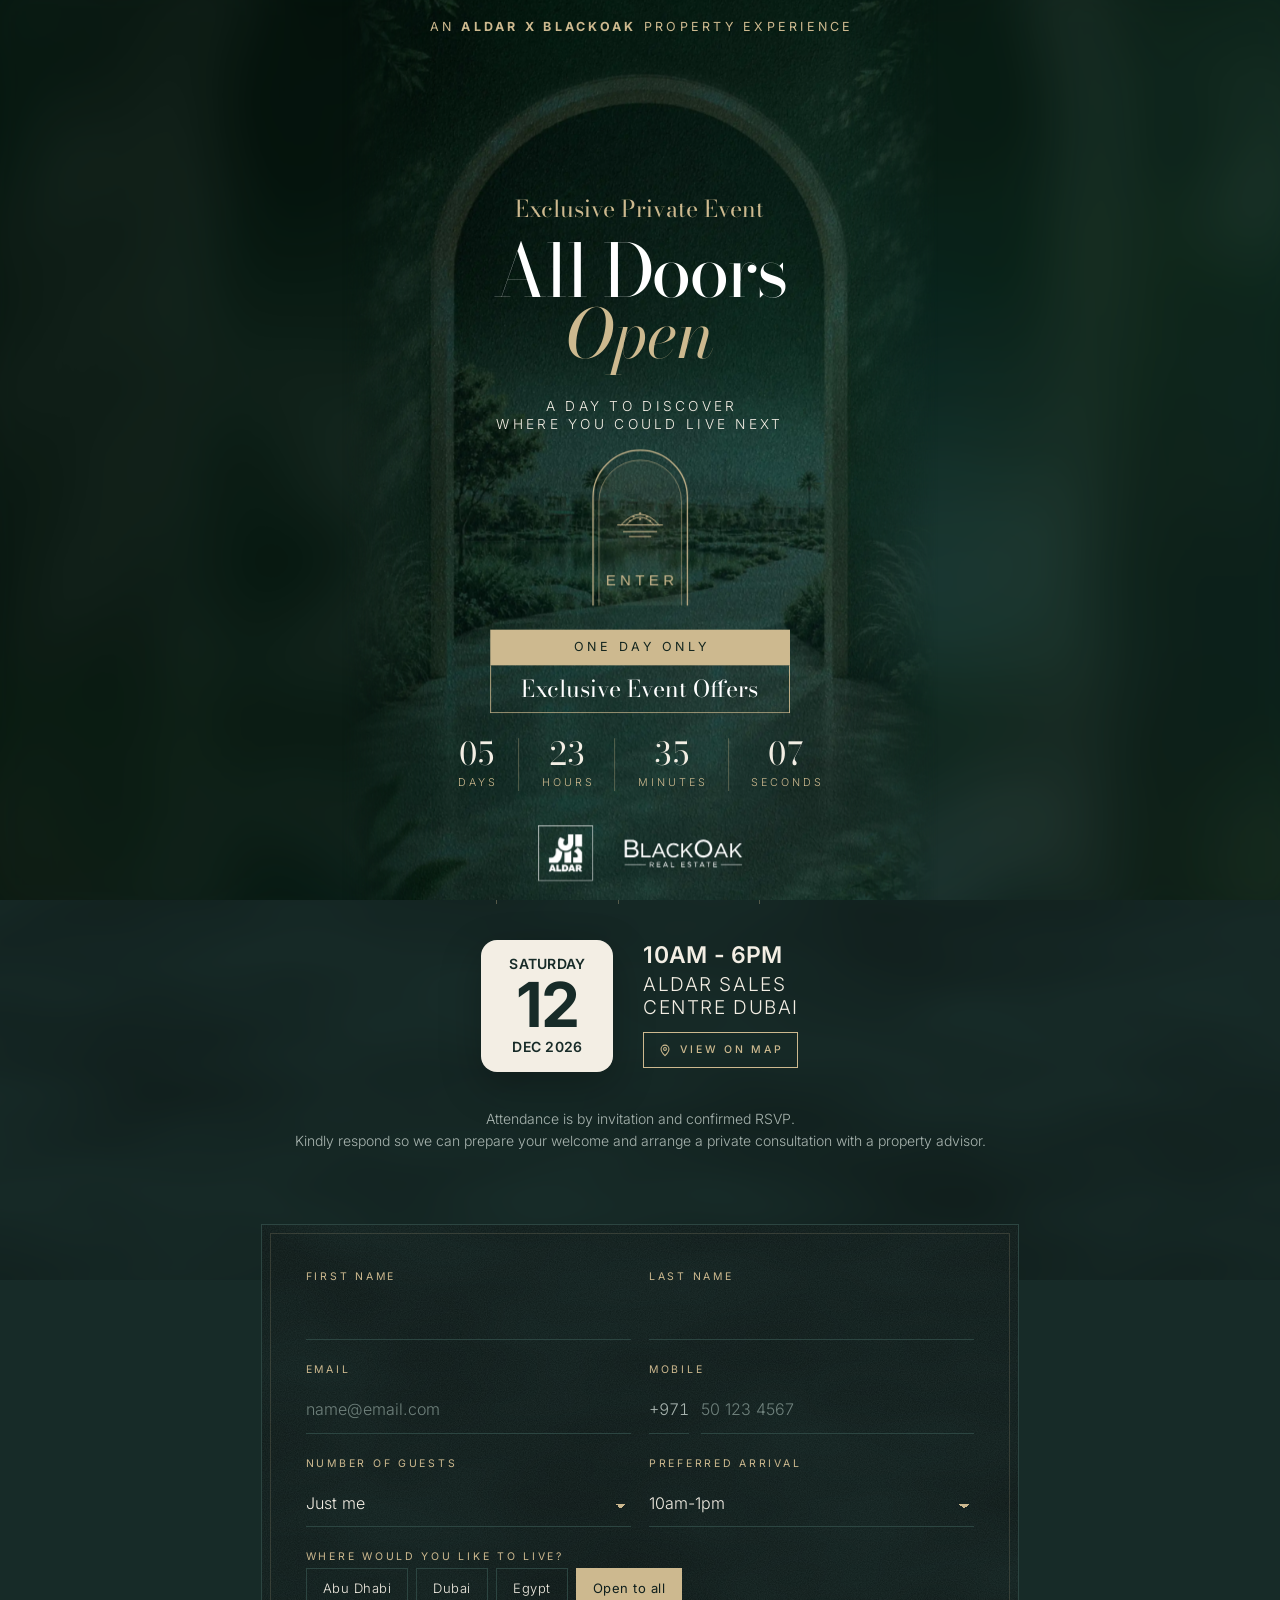
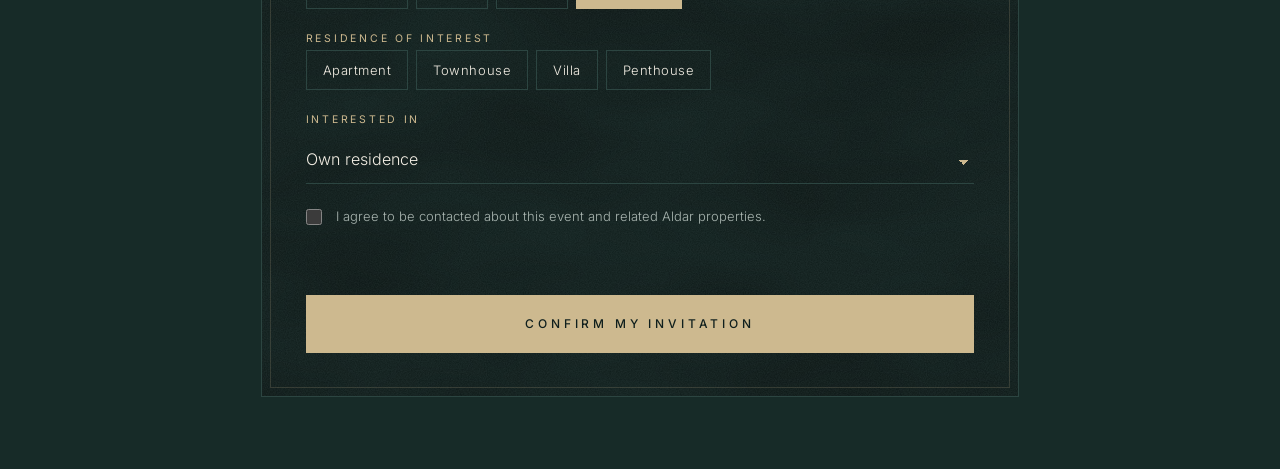
==== commit 9b67b478: "Add confirmation email with calendar invite, and phone refinements Confirmation email - Email the gu" ====
--- a/public/index.html
+++ b/public/index.html
@@ -54,7 +54,7 @@
   position: relative; z-index: 1;
   max-width: 1240px;
   margin: 0 auto;
-  padding: clamp(24px, 4vw, 56px) clamp(16px, 4vw, 56px) 40px;
+  padding: clamp(24px, 4vw, 56px) clamp(16px, 4vw, 56px) clamp(40px, 6vw, 72px);
   display: grid;
   grid-template-columns: minmax(0, 1.05fr) minmax(0, 0.95fr);
   gap: clamp(32px, 5vw, 80px);
@@ -591,14 +591,6 @@
 .link-btn { background: none; border: 0; color: var(--champagne); font: inherit; font-size: 13px; letter-spacing: 0.08em; padding: 0; cursor: pointer; text-decoration: underline; text-underline-offset: 4px; justify-self: start; }
 .preview-flag { font-size: 12px; color: #6f817c; border: 1px dashed var(--green-line); padding: 8px 12px; }
 
-footer {
-  position: relative; z-index: 1;
-  max-width: 1240px; margin: 0 auto;
-  padding: 24px clamp(16px, 4vw, 56px) 40px;
-  display: flex; justify-content: space-between; gap: 16px; flex-wrap: wrap;
-  font-size: 11px; letter-spacing: 0.24em; text-transform: uppercase; color: #6f817c;
-  border-top: 1px solid var(--green-line);
-}
 
 @media (max-width: 900px) {
   .wrap { grid-template-columns: 1fr; }
@@ -775,7 +767,7 @@
 /* Homepage poster. The artwork is a 9:16 poster and every element sits on it in poster units (1cqw = 1% of the
    poster's width), so the whole composition scales as one piece, the way the supplied design does. The poster is
    sized so its content fits the screen; a blurred copy of the artwork fills whatever is left at the sides. */
-.splash { container-type: size; padding: 0; overflow: hidden; background: #0a1915; }
+.splash { container-type: size; padding: 0; overflow: hidden; background: #0a1915; -webkit-text-size-adjust: 100%; text-size-adjust: 100%; }
 .splash::before, .splash::after { content: none; }
 .splash-ambient {
   position: absolute; inset: -60px; background: #0a1915 url("img/home-bg-blur.jpg") 50% 46% / cover no-repeat;
@@ -787,7 +779,7 @@
 }
 .poster-art {
   /* Normally the artwork is exactly the poster. On extra-tall phones it grows a little so it still reaches the top and bottom edges. */
-  position: absolute; left: 50%; top: 51.7%; height: max(100%, 104cqh); aspect-ratio: 2000 / 3556; translate: -50% -51.7%;
+  position: absolute; left: 50%; top: 51.7%; height: max(100%, 106cqh); aspect-ratio: 2000 / 3556; translate: -50% -51.7%;
   background: url("img/home-bg.webp") 50% 50% / cover no-repeat;
   -webkit-mask-image: linear-gradient(90deg, transparent, #000 16%, #000 84%, transparent), linear-gradient(180deg, transparent, #000 5%, #000 95%, transparent);
   -webkit-mask-composite: source-in;
@@ -811,7 +803,7 @@
   left: 0; right: 0; top: 83.2cqw; font-family: var(--font-body); font-weight: 300; font-size: max(2.3cqw, 9.2px); line-height: 3cqw;
   letter-spacing: 0.24em; text-indent: 0.24em; text-transform: uppercase; color: var(--ivory);
 }
-.p-offer { left: 24.8cqw; top: 120.7cqw; width: 50.4cqw; display: grid; overflow: hidden; }
+.p-offer { left: 24.8cqw; top: 122cqw; width: 50.4cqw; display: grid; overflow: hidden; }
 .p-offer-tag {
   height: 6cqw; display: grid; place-items: center; background: var(--champagne); color: #14261f;
   font-family: var(--font-body); font-weight: 400; font-size: max(2.1cqw, 8.6px); letter-spacing: 0.28em; text-indent: 0.28em; text-transform: uppercase;
@@ -820,15 +812,15 @@
   height: 8.2cqw; display: grid; place-items: center; border: 1px solid var(--champagne); border-top: 0;
   font-family: var(--font-display); font-weight: 400; font-size: 3.9cqw; color: #fff;
 }
-.poster .enter { position: absolute; left: 42.8cqw; top: 93.1cqw; width: 14.4cqw; height: 23cqw; margin: 0; }
-.poster .enter .ri { width: 50%; height: auto; }
-.poster .enter .label { bottom: 11%; font-size: max(2cqw, 8.6px); letter-spacing: 0.3em; text-indent: 0.3em; }
-.poster .p-count { left: 0; right: 0; top: 139.2cqw; }
+.poster .enter { position: absolute; left: 41.75cqw; top: 91.6cqw; width: 16.5cqw; height: 26.4cqw; margin: 0; }
+.poster .enter .ri { width: 54%; height: auto; }
+.poster .enter .label { bottom: 11%; font-size: max(2.5cqw, 10px); letter-spacing: 0.3em; text-indent: 0.3em; }
+.poster .p-count { left: 0; right: 0; top: 140.3cqw; }
 .poster .cd-unit { gap: 0.7cqw; padding: 0 3.3cqw; }
 .poster .p-count .cd-num { font-size: 5.3cqw; }
 .poster .cd-lbl { font-size: max(1.8cqw, 8px); letter-spacing: 0.28em; text-indent: 0.28em; }
 .poster .cd-done { font-size: 3.6cqw; }
-.p-logo { left: 32.85cqw; top: 154.4cqw; width: 34.3cqw; height: auto; display: block; }
+.p-logo { left: 32.85cqw; top: 155cqw; width: 34.3cqw; height: auto; display: block; }
 @media (orientation: landscape) and (max-height: 540px) {
   .splash { display: block; overflow: hidden auto; }
   .splash-ambient { display: none; }
@@ -848,11 +840,25 @@
   }
 }
 /* Small-phone fit. */
+@media (max-width: 600px) {
+  /* The "An Aldar X BlackOak property experience" line: left off the homepage on phones, where it ran edge to edge
+     and could be cropped; smaller on the invitation page. */
+  .p-eyebrow { display: none; }
+  .invite .eyebrow { font-size: 9px; letter-spacing: 0.24em; }
+}
+@media (max-width: 600px) and (orientation: portrait) {
+  /* With that line gone, nudge the poster up so the space above and below the content is better balanced. */
+  .poster { transform: translate(-50%, -52.6%); }
+}
 @media (max-width: 520px) {
   .invite .door-view .door-name { font-size: clamp(9px, 2.55vw, 11px); }
   .cel-actions > a { flex: 1 1 100%; justify-content: center; }
 }
 .invite .eyebrow { text-wrap: balance; }
+.invite .door-hint { font-size: clamp(11.5px, 3.45vw, 14px); letter-spacing: 0.22em; }
+.invite .tap-dot { width: 12px; height: 12px; }
+.invite .cd-num { font-size: clamp(38px, 9.5vw, 52px); }
+.invite .cd-lbl { font-size: clamp(10px, 2.8vw, 12px); }
 @media (max-width: 380px) {
   .key-status { letter-spacing: 0.2em; }
   .cd-unit { padding: 0 7px; }
@@ -1088,9 +1094,10 @@
       <p class="eyebrow">RSVP received</p>
       <h2 id="thanks-title" tabindex="-1"></h2>
       <p class="sub" id="thanks-sub"></p>
+      <p class="sub is-hidden" id="thanks-mail"></p>
       <dl id="summary"></dl>
       <div class="cel-actions">
-        <a class="cel-btn" id="cal-btn" download="all-doors-open.ics" href="#">Add to calendar</a>
+        <a class="cel-btn" id="cal-btn" href="/api/ics">Add to calendar</a>
         <a class="map-btn" href="https://maps.app.goo.gl/Uun4Rvu5Nh8cL4Ar8?g_st=ic" target="_blank" rel="noopener">
           <svg viewBox="0 0 16 16" fill="none" aria-hidden="true"><path d="M8 14.5s4.5-4.2 4.5-7.6A4.5 4.5 0 0 0 3.5 6.9c0 3.4 4.5 7.6 4.5 7.6z" stroke="currentColor" stroke-width="1.2"/><circle cx="8" cy="6.8" r="1.6" stroke="currentColor" stroke-width="1.2"/></svg>
           View on map
@@ -1115,11 +1122,6 @@
     </div>
   </div>
 </div>
-
-<footer>
-  <span>All Doors Open</span>
-  <span>Aldar Open House</span>
-</footer>
 
 <script>
 /* Event settings. Fill these in before sharing. */
@@ -1443,6 +1445,7 @@
     }
     d.consent = form.consent.checked;
     d.hp = form.hp.value;
+    d.elapsed = Math.round(performance.now());
     d.pageUrl = window.location.origin + window.location.pathname;
     d.utm = {};
     try {
@@ -1474,7 +1477,7 @@
     div.appendChild(dt); div.appendChild(dd); return div;
   }
 
-  function showThanks(d, sent) {
+  function showThanks(d, sent, emailed) {
     var t = document.getElementById("thanks-title");
     var s = document.getElementById("thanks-sub");
     t.innerHTML = "";
@@ -1488,12 +1491,14 @@
     }
     var sum = document.getElementById("summary"); sum.innerHTML = "";
     sum.appendChild(row("Guest", d.firstName + " " + d.lastName));
-    sum.appendChild(row("Response", d.attending));
     if (d.guests) sum.appendChild(row("Party", d.guests === "1" ? "1 guest" : d.guests + " guests"));
     if (d.arrival) sum.appendChild(row("Arrival", d.arrival));
-    if (d.location) sum.appendChild(row("Location", d.location));
-    if (d.propertyTypes && d.propertyTypes.length) sum.appendChild(row("Interest", d.propertyTypes.join(", ")));
     document.getElementById("preview-flag").classList.toggle("is-hidden", sent);
+    /* The calendar button gives the same invite that is attached to the email, for the guest's arrival slot. */
+    document.getElementById("cal-btn").href = "/api/ics" + (d.arrival ? "?slot=" + encodeURIComponent(d.arrival) : "");
+    var mail = document.getElementById("thanks-mail");
+    mail.textContent = emailed ? "A confirmation and calendar invite have been sent to " + d.email + "." : "";
+    mail.classList.toggle("is-hidden", !emailed);
     celFinish();
   }
 
@@ -1563,15 +1568,6 @@
     raf = parts.length ? requestAnimationFrame(step) : 0;
     if (!raf) cx.clearRect(0, 0, cv.clientWidth + 2, cv.clientHeight + 2);
   }
-
-  /* Calendar file for the event: 12.12.2026, 10am to 6pm Dubai time. */
-  document.getElementById("cal-btn").href = "data:text/calendar;charset=utf-8," + encodeURIComponent([
-    "BEGIN:VCALENDAR", "VERSION:2.0", "PRODID:-//All Doors Open//RSVP//EN", "BEGIN:VEVENT",
-    "UID:all-doors-open-20261212@aldar-open-house", "DTSTAMP:20261101T000000Z",
-    "DTSTART:20261212T060000Z", "DTEND:20261212T140000Z",
-    "SUMMARY:All Doors Open", "LOCATION:" + CONFIG.venue.replace(/,/g, "\\,"),
-    "URL:https://maps.app.goo.gl/Uun4Rvu5Nh8cL4Ar8", "END:VEVENT", "END:VCALENDAR"
-  ].join("\r\n"));
 
   form.addEventListener("submit", function (e) {
     e.preventDefault();
@@ -1593,7 +1589,7 @@
         return;
       }
       /* delivered is false until the CRM is connected: the note on the thank-you screen says so. */
-      showThanks(data, res.body.delivered !== false);
+      showThanks(data, res.body.delivered !== false, res.body.emailed === true);
     }).catch(function () {
       celReset();
       errEl.textContent = "We could not send your RSVP. Please check your connection and try again.";
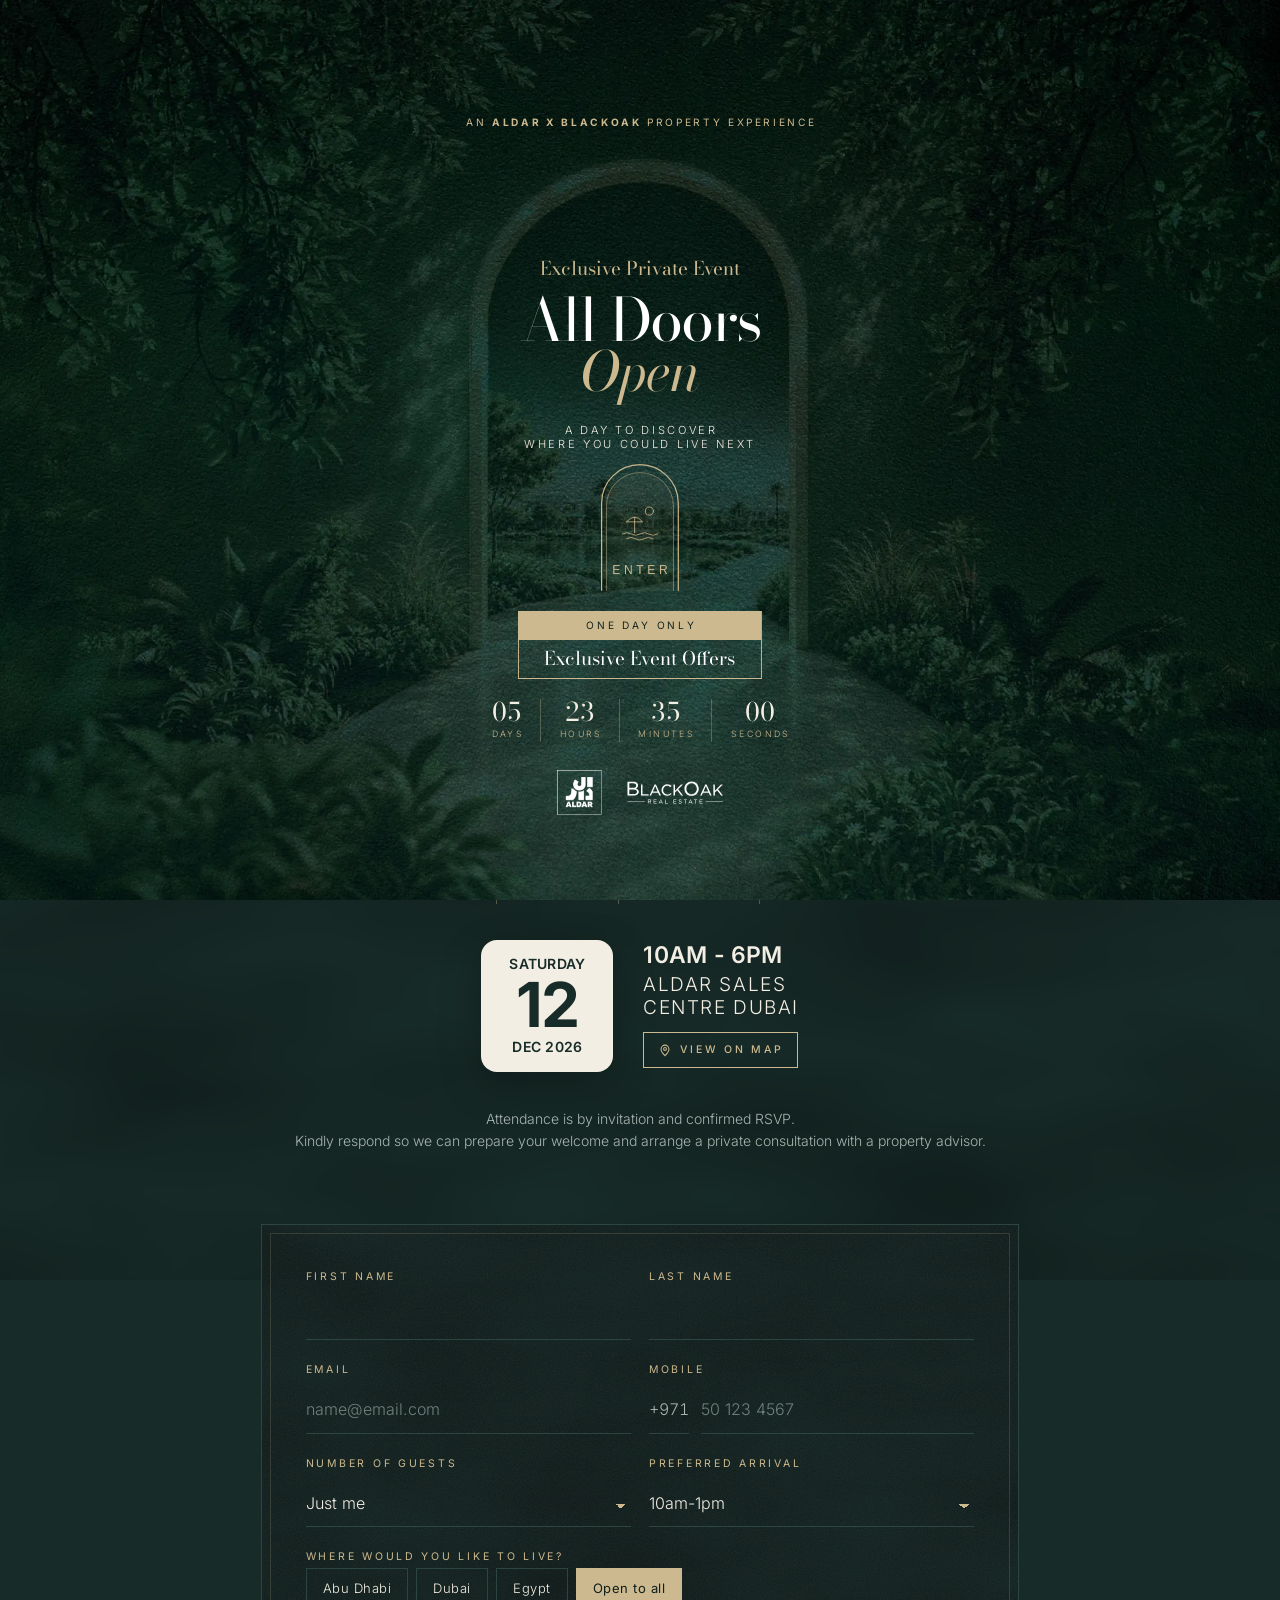
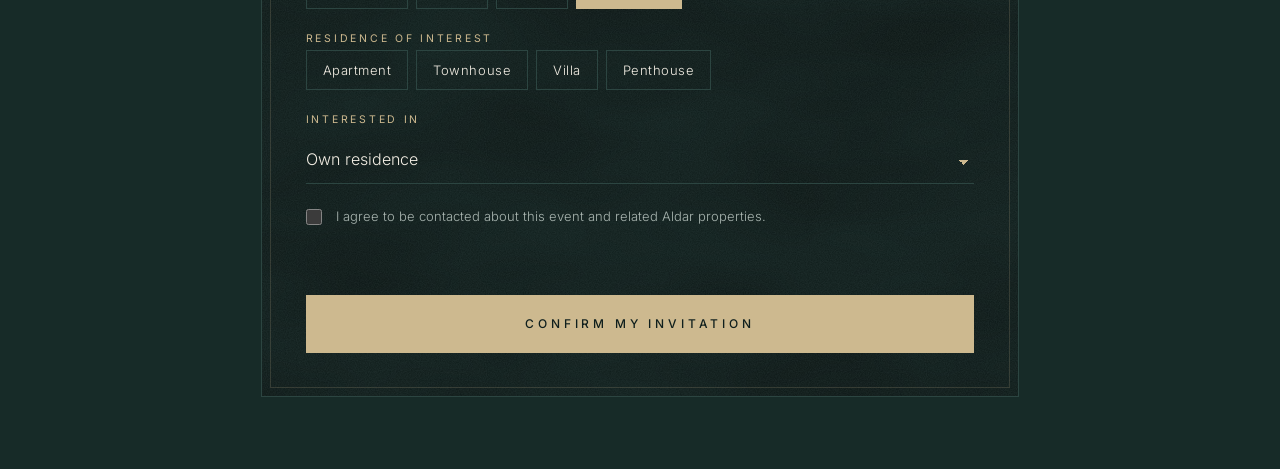
==== commit f6393217: "Use the new landscape scene as the homepage background The artwork is pinned to the poster so its ar" ====
--- a/public/index.html
+++ b/public/index.html
@@ -12,7 +12,7 @@
 <link rel="icon" href="data:image/svg+xml,%3Csvg xmlns='http://www.w3.org/2000/svg' viewBox='0 0 32 32'%3E%3Crect width='32' height='32' fill='%23172b28'/%3E%3Cpath d='M10 27V14a6 6 0 0 1 12 0v13' fill='none' stroke='%23cdb98f' stroke-width='1.6'/%3E%3C/svg%3E">
 <link rel="preload" href="fonts/bodoni-moda-latin-standard-normal.woff2" as="font" type="font/woff2" crossorigin>
 <link rel="preload" href="fonts/bodoni-moda-latin-standard-italic.woff2" as="font" type="font/woff2" crossorigin>
-<link rel="preload" href="img/home-bg.webp" as="image" type="image/webp">
+<link rel="preload" href="img/home-scene.webp" as="image" type="image/webp">
 <style>
 @font-face { font-family: "Bodoni Moda"; src: url("fonts/bodoni-moda-latin-standard-normal.woff2") format("woff2"); font-weight: 400 900; font-style: normal; font-display: swap; }
 @font-face { font-family: "Bodoni Moda"; src: url("fonts/bodoni-moda-latin-standard-italic.woff2") format("woff2"); font-weight: 400 900; font-style: italic; font-display: swap; }
@@ -764,13 +764,14 @@
   @keyframes cel-halo { 0%, 100% { opacity: .65; transform: scale(1); } 50% { opacity: 1; transform: scale(1.06); } }
   @keyframes cel-sheen { 0% { left: -70%; } 45%, 100% { left: 140%; } }
 }
-/* Homepage poster. The artwork is a 9:16 poster and every element sits on it in poster units (1cqw = 1% of the
-   poster's width), so the whole composition scales as one piece, the way the supplied design does. The poster is
-   sized so its content fits the screen; a blurred copy of the artwork fills whatever is left at the sides. */
+/* Homepage poster. Every element sits on a 9:16 poster in poster units (1cqw = 1% of the poster's width), so the
+   whole composition scales as one piece, the way the supplied design does. The poster is sized so its content fits
+   the screen. The artwork is a wide scene pinned to the poster so its arch always frames the content, and it
+   spreads past the poster to fill the rest of the screen. */
 .splash { container-type: size; padding: 0; overflow: hidden; background: #0a1915; -webkit-text-size-adjust: 100%; text-size-adjust: 100%; }
 .splash::before, .splash::after { content: none; }
 .splash-ambient {
-  position: absolute; inset: -60px; background: #0a1915 url("img/home-bg-blur.jpg") 50% 46% / cover no-repeat;
+  position: absolute; inset: -60px; background: #0a1915 url("img/home-scene-blur.jpg") 50% 50% / cover no-repeat;
   filter: blur(34px) brightness(0.8) saturate(1.1);
 }
 .poster {
@@ -778,13 +779,11 @@
   transform: translate(-50%, -51.7%); container-type: inline-size; text-align: center;
 }
 .poster-art {
-  /* Normally the artwork is exactly the poster. On extra-tall phones it grows a little so it still reaches the top and bottom edges. */
-  position: absolute; left: 50%; top: 51.7%; height: max(100%, 106cqh); aspect-ratio: 2000 / 3556; translate: -50% -51.7%;
-  background: url("img/home-bg.webp") 50% 50% / cover no-repeat;
-  -webkit-mask-image: linear-gradient(90deg, transparent, #000 16%, #000 84%, transparent), linear-gradient(180deg, transparent, #000 5%, #000 95%, transparent);
-  -webkit-mask-composite: source-in;
-  mask-image: linear-gradient(90deg, transparent, #000 16%, #000 84%, transparent), linear-gradient(180deg, transparent, #000 5%, #000 95%, transparent);
-  mask-composite: intersect;
+  /* The poster covers the middle 30.25% of the artwork's width (measured against the portrait design), which makes
+     the artwork 330.6cqw wide and 185.9cqw tall. It is pinned at the poster's centre point, and grows when needed so
+     it still reaches every edge: 107cqh for extra-tall phones, 57vw for very wide screens. */
+  position: absolute; left: 50%; top: 51.7%; height: max(185.9cqw, 107cqh, 57vw); aspect-ratio: 2500 / 1406; translate: -49.78% -51.67%;
+  background: url("img/home-scene.webp") 50% 50% / cover no-repeat;
 }
 .poster > p, .poster > h2, .poster > div:not(.poster-art), .poster > img, .poster > button { position: absolute; margin: 0; }
 .p-eyebrow {
@@ -821,14 +820,25 @@
 .poster .cd-lbl { font-size: max(1.8cqw, 8px); letter-spacing: 0.28em; text-indent: 0.28em; }
 .poster .cd-done { font-size: 3.6cqw; }
 .p-logo { left: 32.85cqw; top: 155cqw; width: 34.3cqw; height: auto; display: block; }
+/* Tablets and computers: show the supplied artwork whole. It is sized to just cover the screen (no extra zoom) and
+   the poster shrinks with it, so the content still sits inside the arch. On very wide screens the poster stops
+   growing once its content fills the height. The small shift down keeps the arch lined up when the artwork's
+   bottom edge meets the bottom of the screen. */
+@media (min-width: 601px) and (min-height: 541px), (min-width: 601px) and (orientation: portrait) {
+  .poster {
+    width: min(max(53.79cqh, 30.39cqw), 66.2cqh, 129cqw);
+    top: calc(50% + max(0px, 50cqh - 0.4833 * max(100cqh, 56.5cqw)));
+  }
+  .poster-art { height: max(100cqh, 56.5vw); }
+}
 @media (orientation: landscape) and (max-height: 540px) {
   .splash { display: block; overflow: hidden auto; }
   .splash-ambient { display: none; }
   .poster {
     --pw: min(62cqw, 440px); position: relative; left: auto; top: auto; transform: none;
     width: var(--pw); margin: calc(var(--pw) * -0.12) auto calc(var(--pw) * -0.1);
-  }
-  .poster-art { height: 100%; }
+    overflow-x: visible; overflow-y: clip; /* the artwork is a little taller than the poster: do not let it add scroll */
+  }
 }
 @media (prefers-reduced-motion: no-preference) {
   .poster-art { animation: art-in 2.6s cubic-bezier(.2,.6,.2,1) both; }
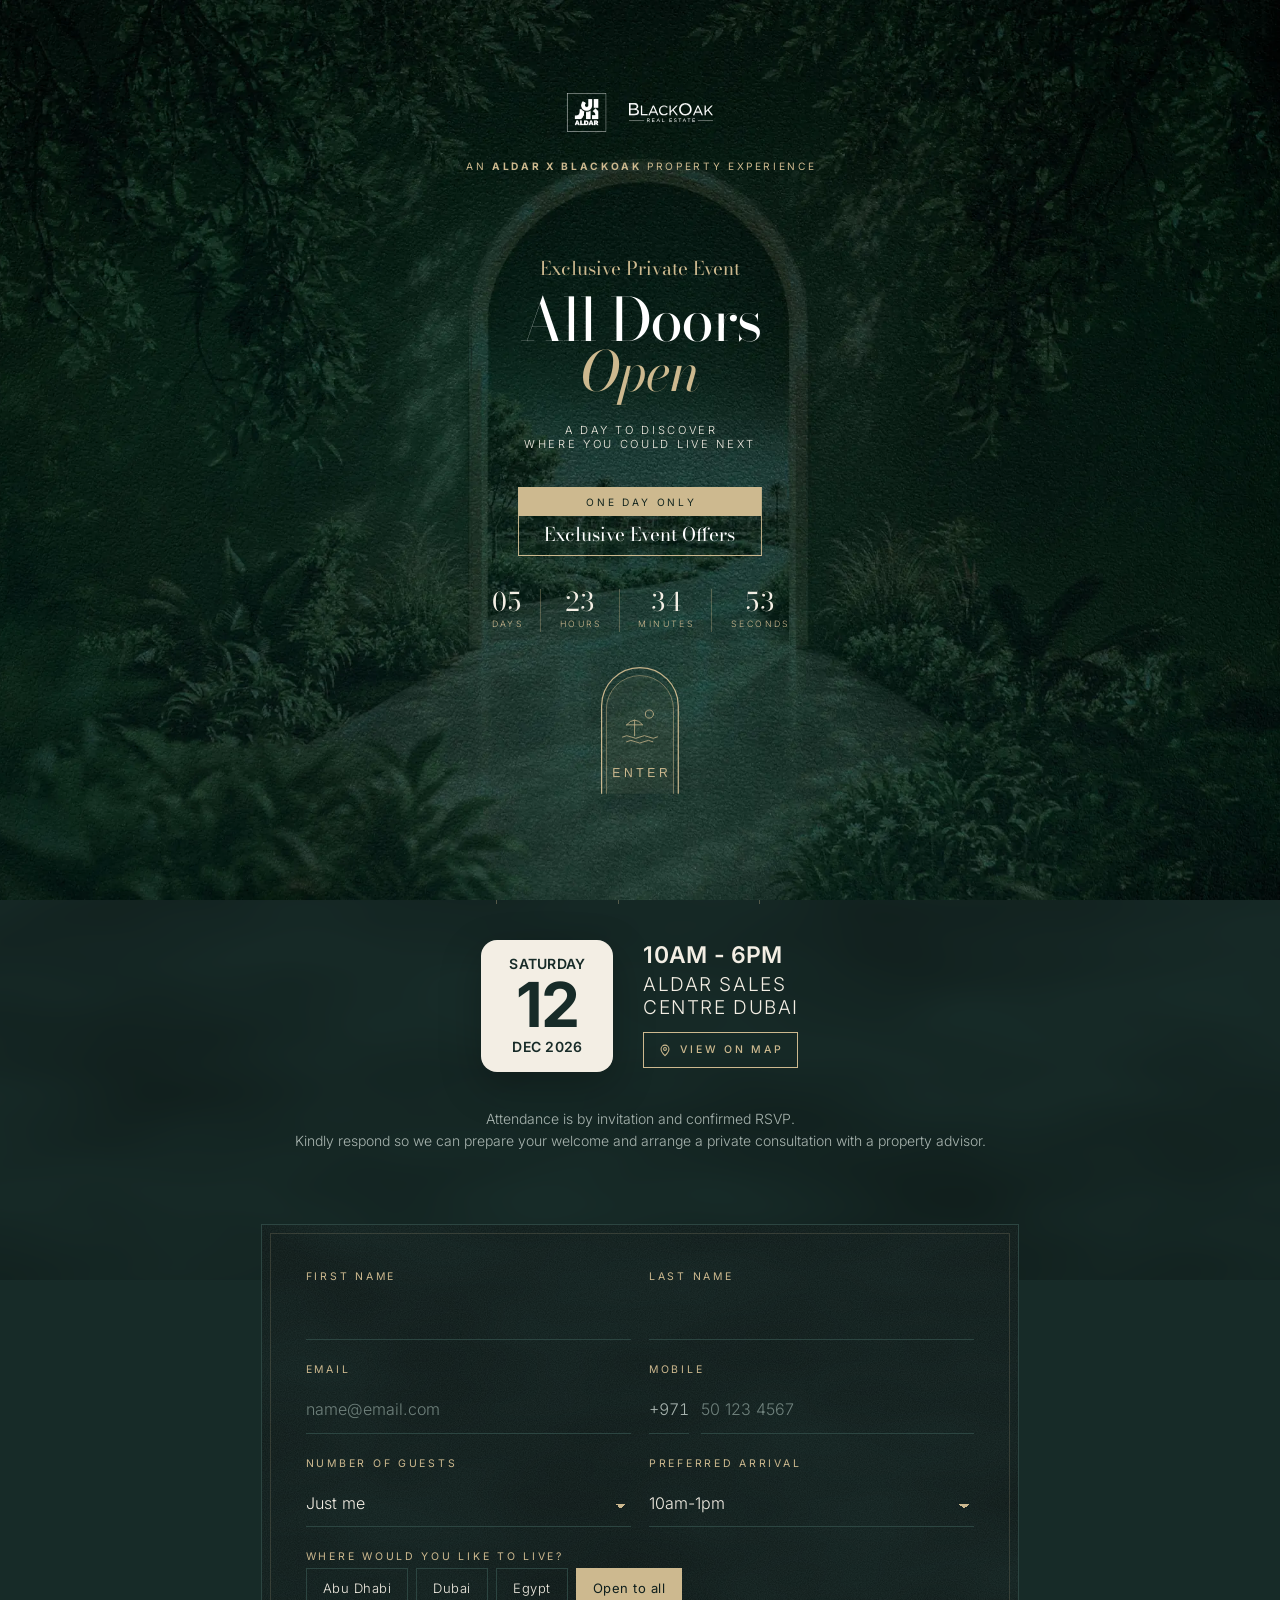
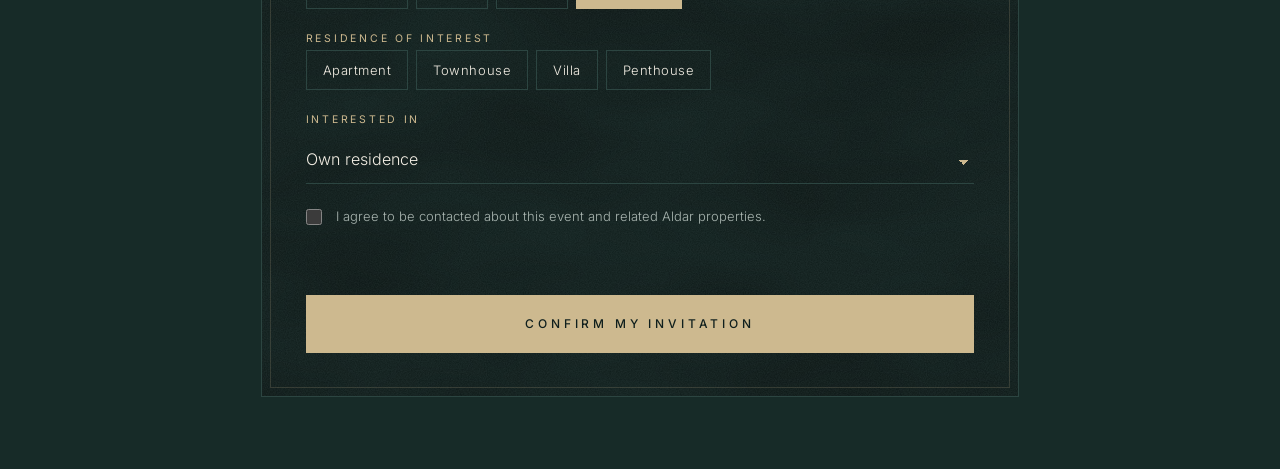
==== commit 5734ba3b: "Move the logos to the top of the homepage and the Enter door below the countdown The offer box now f" ====
--- a/public/index.html
+++ b/public/index.html
@@ -777,6 +777,8 @@
 .poster {
   cursor: pointer; position: absolute; left: 50%; top: 50%; width: min(66.2cqh, 129cqw); aspect-ratio: 2000 / 3556;
   transform: translate(-50%, -51.7%); container-type: inline-size; text-align: center;
+  /* Where the logos start: above the arch, but never closer than 2.5cqw to the top edge of the screen. */
+  --top: max(15cqw, 94.4cqw - 50cqh);
 }
 .poster-art {
   /* The poster covers the middle 30.25% of the artwork's width (measured against the portrait design), which makes
@@ -787,7 +789,7 @@
 }
 .poster > p, .poster > h2, .poster > div:not(.poster-art), .poster > img, .poster > button { position: absolute; margin: 0; }
 .p-eyebrow {
-  left: 0; right: 0; top: 20cqw; font-family: var(--font-body); font-weight: 400; font-size: max(2.1cqw, 8.6px); line-height: 1;
+  left: 0; right: 0; top: calc(var(--top) + 10.4cqw + 18px); font-family: var(--font-body); font-weight: 400; font-size: max(2.1cqw, 8.6px); line-height: 1;
   letter-spacing: 0.26em; text-indent: 0.26em; text-transform: uppercase; white-space: nowrap; color: var(--champagne);
 }
 .p-eyebrow strong { font-weight: 700; }
@@ -802,7 +804,7 @@
   left: 0; right: 0; top: 83.2cqw; font-family: var(--font-body); font-weight: 300; font-size: max(2.3cqw, 9.2px); line-height: 3cqw;
   letter-spacing: 0.24em; text-indent: 0.24em; text-transform: uppercase; color: var(--ivory);
 }
-.p-offer { left: 24.8cqw; top: 122cqw; width: 50.4cqw; display: grid; overflow: hidden; }
+.p-offer { left: 24.8cqw; top: 96.5cqw; width: 50.4cqw; display: grid; overflow: hidden; }
 .p-offer-tag {
   height: 6cqw; display: grid; place-items: center; background: var(--champagne); color: #14261f;
   font-family: var(--font-body); font-weight: 400; font-size: max(2.1cqw, 8.6px); letter-spacing: 0.28em; text-indent: 0.28em; text-transform: uppercase;
@@ -811,15 +813,15 @@
   height: 8.2cqw; display: grid; place-items: center; border: 1px solid var(--champagne); border-top: 0;
   font-family: var(--font-display); font-weight: 400; font-size: 3.9cqw; color: #fff;
 }
-.poster .enter { position: absolute; left: 41.75cqw; top: 91.6cqw; width: 16.5cqw; height: 26.4cqw; margin: 0; }
+.poster .enter { position: absolute; left: 41.75cqw; top: 133.5cqw; width: 16.5cqw; height: 26.4cqw; margin: 0; }
 .poster .enter .ri { width: 54%; height: auto; }
 .poster .enter .label { bottom: 11%; font-size: max(2.5cqw, 10px); letter-spacing: 0.3em; text-indent: 0.3em; }
-.poster .p-count { left: 0; right: 0; top: 140.3cqw; }
+.poster .p-count { left: 0; right: 0; top: 117.5cqw; }
 .poster .cd-unit { gap: 0.7cqw; padding: 0 3.3cqw; }
 .poster .p-count .cd-num { font-size: 5.3cqw; }
 .poster .cd-lbl { font-size: max(1.8cqw, 8px); letter-spacing: 0.28em; text-indent: 0.28em; }
 .poster .cd-done { font-size: 3.6cqw; }
-.p-logo { left: 32.85cqw; top: 155cqw; width: 34.3cqw; height: auto; display: block; }
+.p-logo { left: 35cqw; top: var(--top); width: 30cqw; height: auto; display: block; }
 /* Tablets and computers: show the supplied artwork whole. It is sized to just cover the screen (no extra zoom) and
    the poster shrinks with it, so the content still sits inside the arch. On very wide screens the poster stops
    growing once its content fills the height. The small shift down keeps the arch lined up when the artwork's
@@ -836,7 +838,7 @@
   .splash-ambient { display: none; }
   .poster {
     --pw: min(62cqw, 440px); position: relative; left: auto; top: auto; transform: none;
-    width: var(--pw); margin: calc(var(--pw) * -0.12) auto calc(var(--pw) * -0.1);
+    width: var(--pw); margin: calc(var(--pw) * -0.12) auto calc(var(--pw) * -0.1); --top: 15cqw;
     overflow-x: visible; overflow-y: clip; /* the artwork is a little taller than the poster: do not let it add scroll */
   }
 }
@@ -857,8 +859,10 @@
   .invite .eyebrow { font-size: 9px; letter-spacing: 0.24em; }
 }
 @media (max-width: 600px) and (orientation: portrait) {
-  /* With that line gone, nudge the poster up so the space above and below the content is better balanced. */
-  .poster { transform: translate(-50%, -52.6%); }
+  /* Centre the poster so the space above the logos and below the Enter door is balanced, and give the logos
+     their full size. */
+  .poster { transform: translate(-50%, -50%); --top: 17cqw; }
+  .p-logo { left: 32.85cqw; width: 34.3cqw; }
 }
 @media (max-width: 520px) {
   .invite .door-view .door-name { font-size: clamp(9px, 2.55vw, 11px); }
@@ -899,11 +903,20 @@
   <div class="splash-ambient" aria-hidden="true"></div>
   <div class="poster" id="poster">
     <div class="poster-art" aria-hidden="true"></div>
+    <img class="p-logo reveal d1" src="img/aldar-blackoak-logo.svg" alt="Aldar and BlackOak Real Estate">
     <p class="p-eyebrow reveal d1">An <strong>Aldar X BlackOak</strong> property experience</p>
     <p class="p-kicker reveal d2">Exclusive Private Event</p>
     <h2 id="splash-title" class="p-title reveal d2"><span>All Doors</span> <em>Open</em></h2>
     <p class="p-tag reveal d3">A day to discover<br>where you could live next</p>
-    <button type="button" class="enter reveal d4" id="enter-btn" aria-label="Enter and open the invitation">
+    <p class="p-offer reveal d4"><span class="p-offer-tag">One day only</span><span class="p-offer-text">Exclusive Event Offers</span></p>
+    <div class="countdown p-count reveal d4" data-countdown aria-live="off">
+      <div class="cd-unit"><span class="cd-num" data-cd="d">00</span><span class="cd-lbl">Days</span></div>
+      <div class="cd-unit"><span class="cd-num" data-cd="h">00</span><span class="cd-lbl">Hours</span></div>
+      <div class="cd-unit"><span class="cd-num" data-cd="m">00</span><span class="cd-lbl">Minutes</span></div>
+      <div class="cd-unit"><span class="cd-num" data-cd="s">00</span><span class="cd-lbl">Seconds</span></div>
+      <p class="cd-done" hidden></p>
+    </div>
+    <button type="button" class="enter reveal d5" id="enter-btn" aria-label="Enter and open the invitation">
       <svg class="door-svg" viewBox="0 0 100 160" fill="none" aria-hidden="true">
         <path class="door-line" d="M2 160 V50 A48 48 0 0 1 98 50 V160"/>
       </svg>
@@ -916,15 +929,6 @@
       <span class="label">Enter</span>
       </span>
     </button>
-    <p class="p-offer reveal d4"><span class="p-offer-tag">One day only</span><span class="p-offer-text">Exclusive Event Offers</span></p>
-    <div class="countdown p-count reveal d5" data-countdown aria-live="off">
-      <div class="cd-unit"><span class="cd-num" data-cd="d">00</span><span class="cd-lbl">Days</span></div>
-      <div class="cd-unit"><span class="cd-num" data-cd="h">00</span><span class="cd-lbl">Hours</span></div>
-      <div class="cd-unit"><span class="cd-num" data-cd="m">00</span><span class="cd-lbl">Minutes</span></div>
-      <div class="cd-unit"><span class="cd-num" data-cd="s">00</span><span class="cd-lbl">Seconds</span></div>
-      <p class="cd-done" hidden></p>
-    </div>
-    <img class="p-logo reveal d5" src="img/aldar-blackoak-logo.svg" alt="Aldar and BlackOak Real Estate">
   </div>
 </div>
 
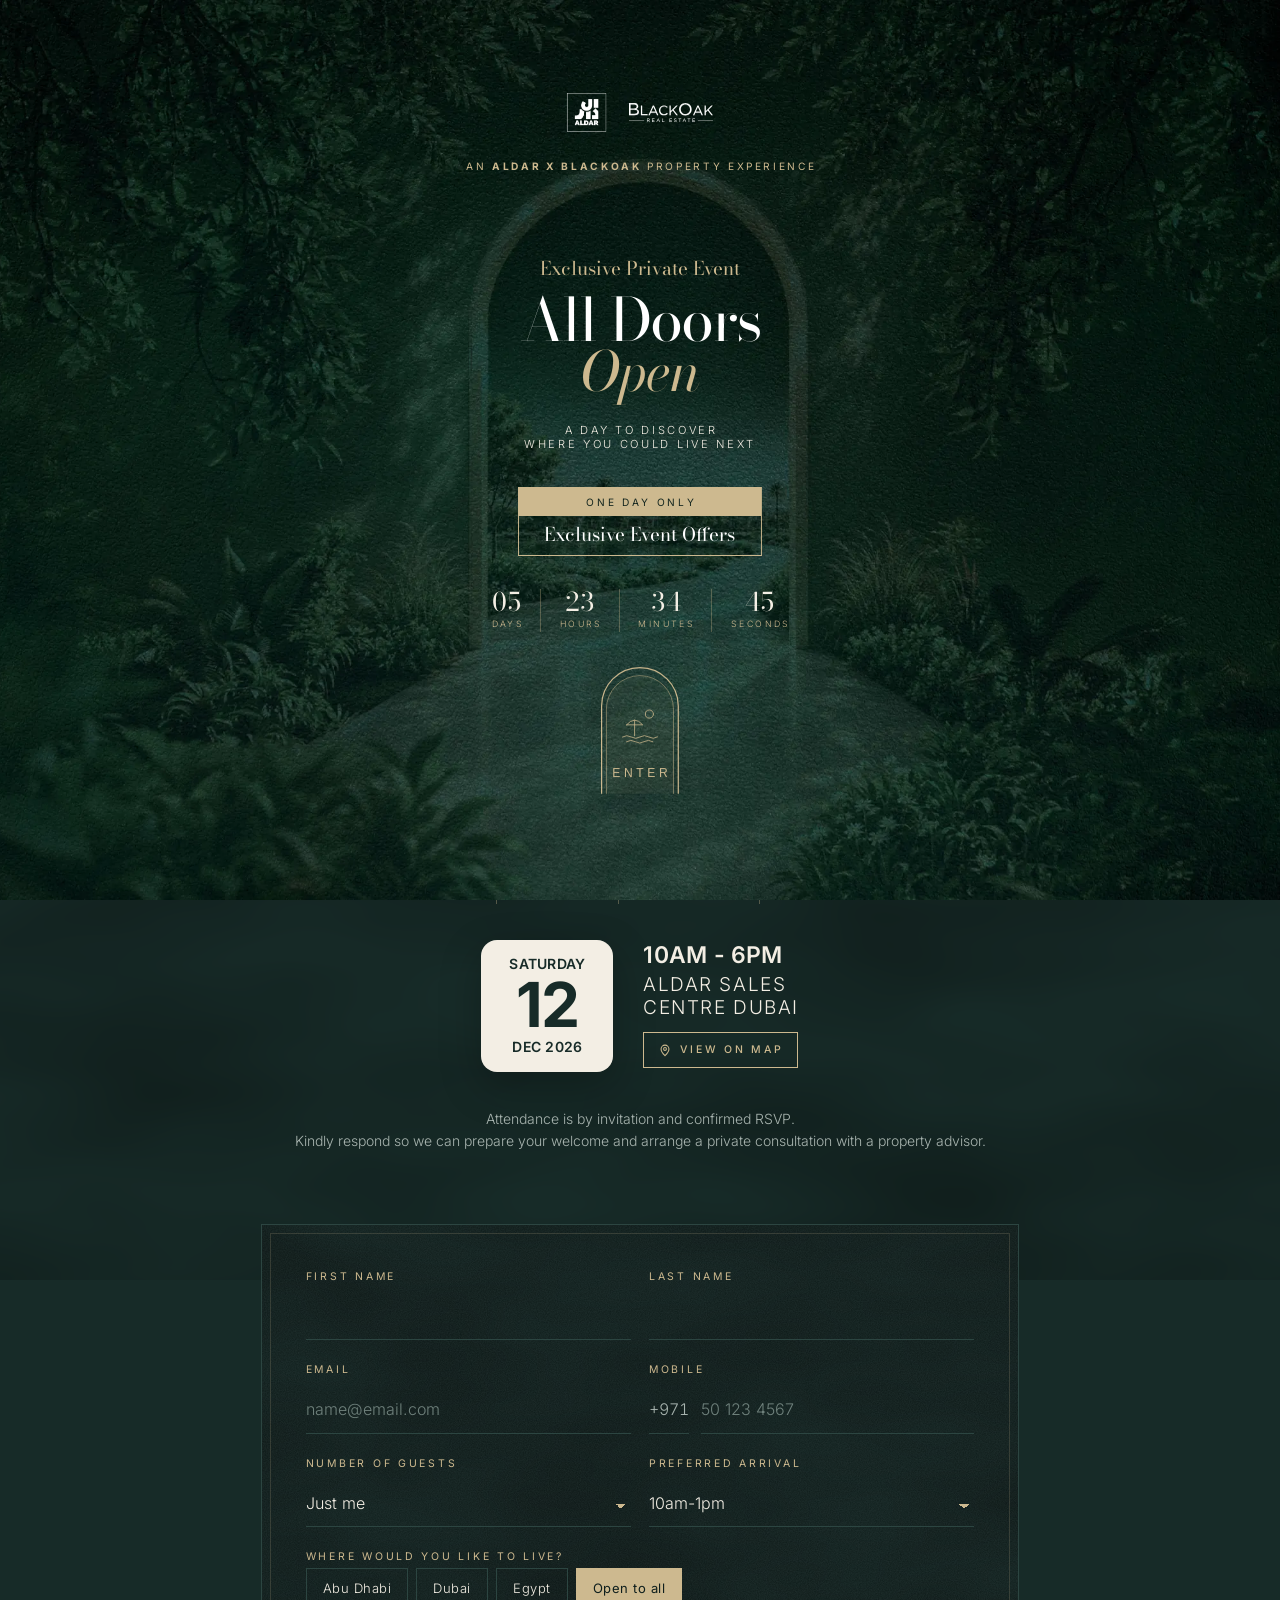
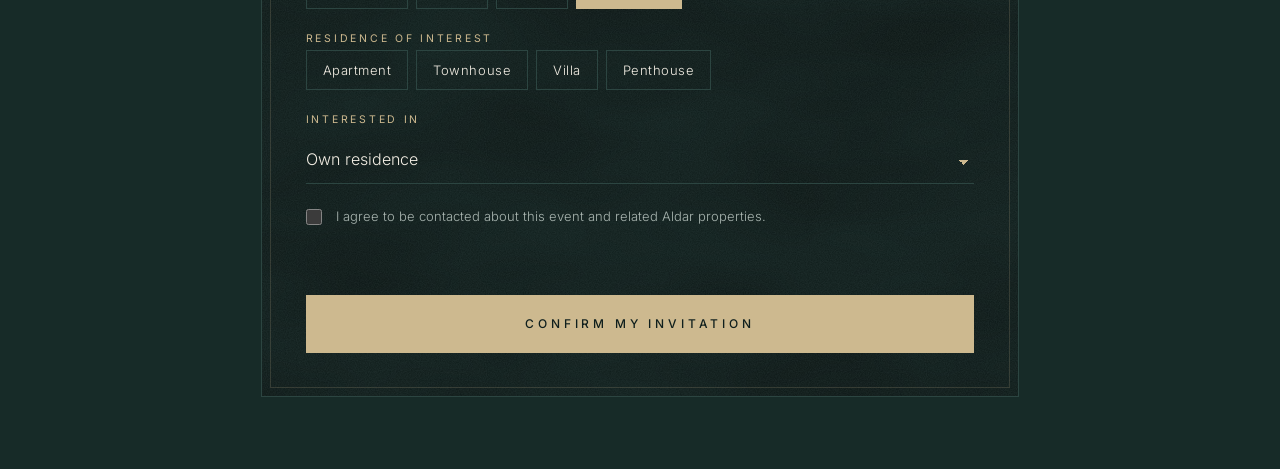
==== commit 00985286: "Serve the site under /aldar-openhouse as well blackoak-re.com forwards /aldar-openhouse/ to this pro" ====
--- a/public/index.html
+++ b/public/index.html
@@ -1111,7 +1111,7 @@
       <p class="sub is-hidden" id="thanks-mail"></p>
       <dl id="summary"></dl>
       <div class="cel-actions">
-        <a class="cel-btn" id="cal-btn" href="/api/ics">Add to calendar</a>
+        <a class="cel-btn" id="cal-btn" href="api/ics/">Add to calendar</a>
         <a class="map-btn" href="https://maps.app.goo.gl/Uun4Rvu5Nh8cL4Ar8?g_st=ic" target="_blank" rel="noopener">
           <svg viewBox="0 0 16 16" fill="none" aria-hidden="true"><path d="M8 14.5s4.5-4.2 4.5-7.6A4.5 4.5 0 0 0 3.5 6.9c0 3.4 4.5 7.6 4.5 7.6z" stroke="currentColor" stroke-width="1.2"/><circle cx="8" cy="6.8" r="1.6" stroke="currentColor" stroke-width="1.2"/></svg>
           View on map
@@ -1145,7 +1145,10 @@
   venue: "Aldar Sales Centre, Dubai",
   deadline: "Please respond at your earliest convenience.",
   // The site's own RSVP function (api/rsvp.js), which forwards each lead to the CRM.
-  endpoint: "/api/rsvp"
+  // Relative, with a closing slash, so it works both at the site's own address and under
+  // blackoak-re.com/aldar-openhouse/ (where the main site adds the slash anyway).
+  endpoint: "api/rsvp/",
+  calendar: "api/ics/"
 };
 
 var SCENES = {
@@ -1509,7 +1512,7 @@
     if (d.arrival) sum.appendChild(row("Arrival", d.arrival));
     document.getElementById("preview-flag").classList.toggle("is-hidden", sent);
     /* The calendar button gives the same invite that is attached to the email, for the guest's arrival slot. */
-    document.getElementById("cal-btn").href = "/api/ics" + (d.arrival ? "?slot=" + encodeURIComponent(d.arrival) : "");
+    document.getElementById("cal-btn").href = CONFIG.calendar + (d.arrival ? "?slot=" + encodeURIComponent(d.arrival) : "");
     var mail = document.getElementById("thanks-mail");
     mail.textContent = emailed ? "A confirmation and calendar invite have been sent to " + d.email + "." : "";
     mail.classList.toggle("is-hidden", !emailed);
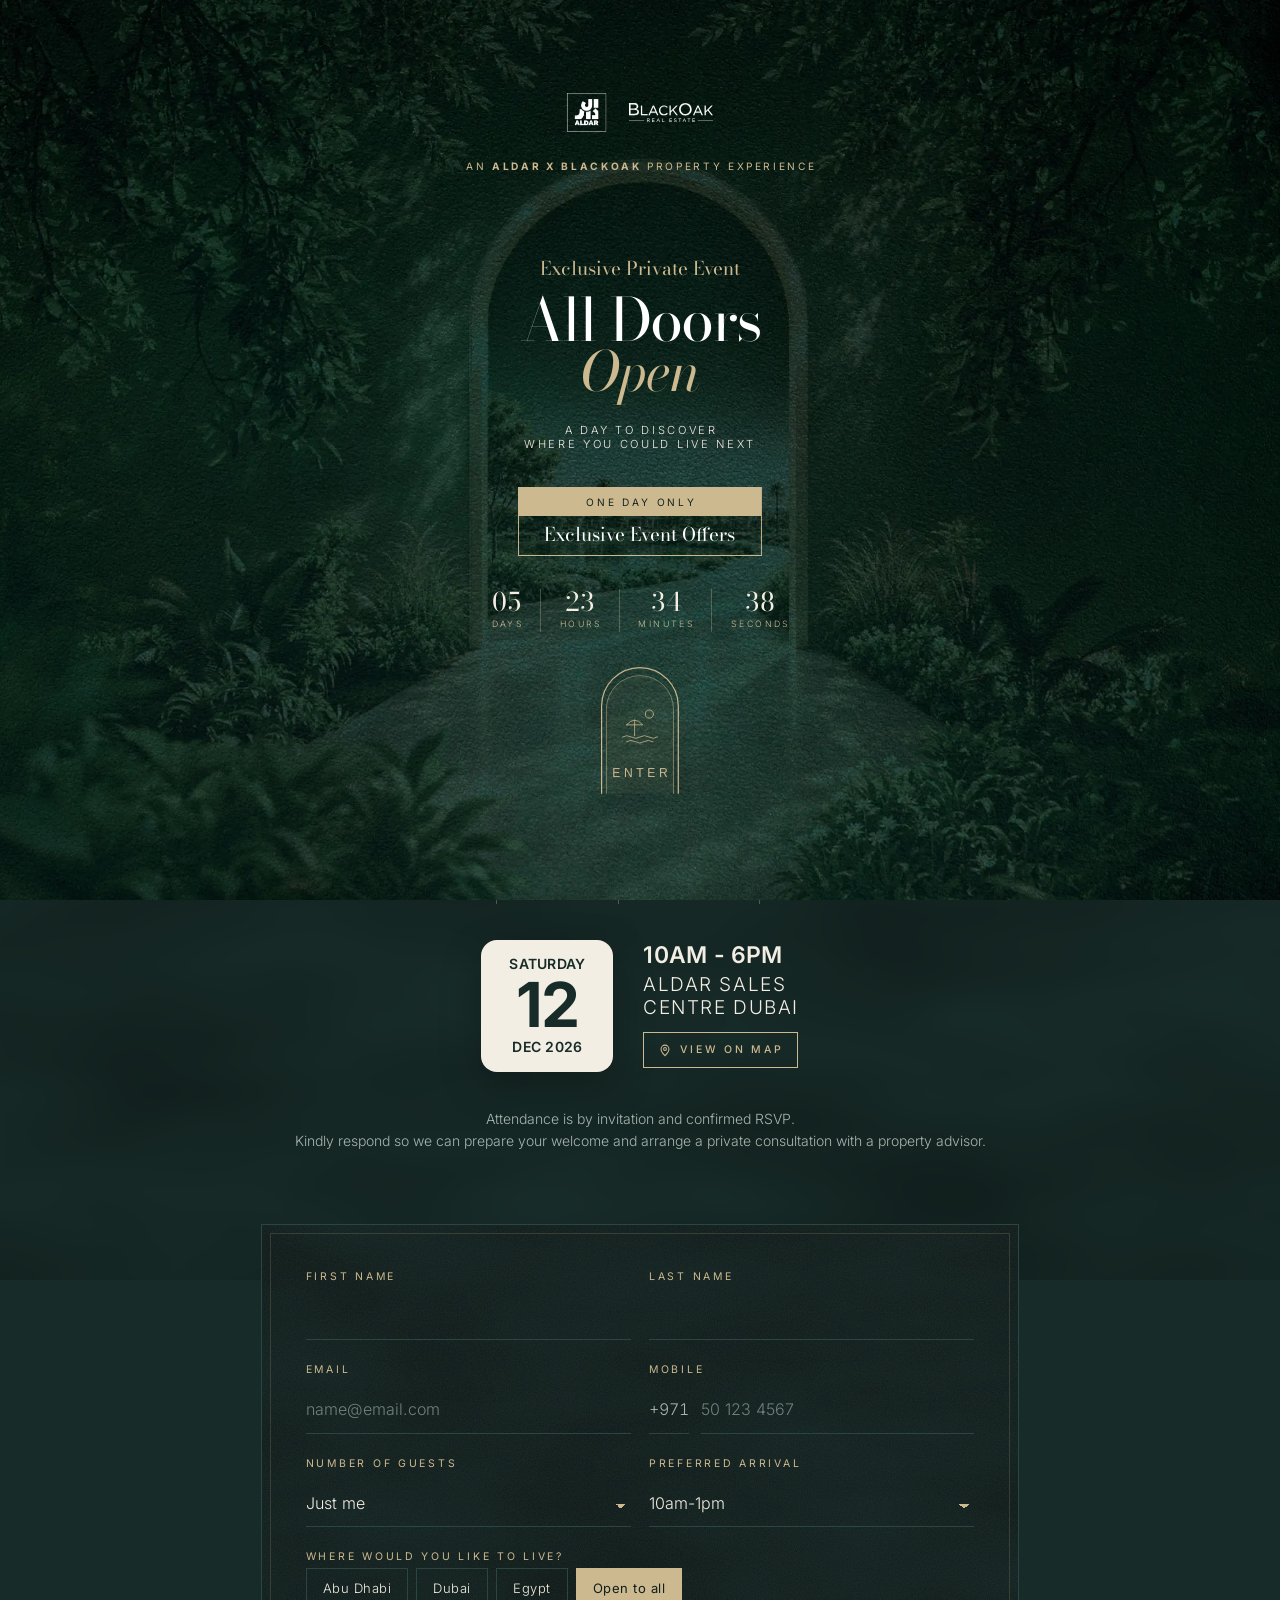
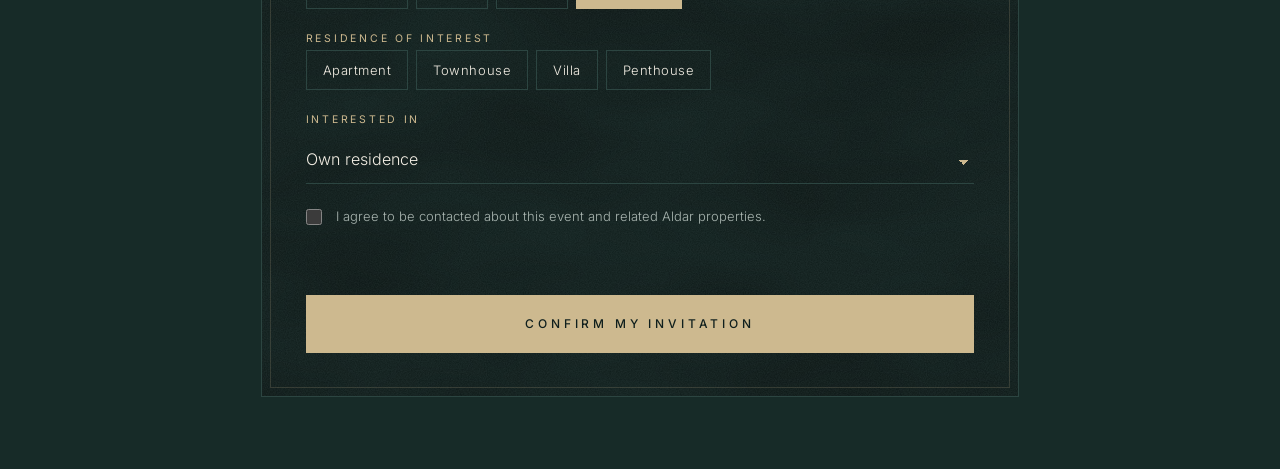
==== commit 9bd63e15: "Register RSVPs in BrokerDesk Event Management Send the guest to the CRM's event registration endpoin" ====
--- a/public/index.html
+++ b/public/index.html
@@ -1443,13 +1443,30 @@
 
   function mark(id, bad) { var f = document.getElementById(id); if (f) f.classList.toggle("invalid", bad); }
 
+  /* An agent's invite link is this page's address with ?ref=<their code>. Read once, when the page opens,
+     so it is still known if the address changes while the guest looks around. */
+  var REF = "";
+  try { REF = (new URLSearchParams(window.location.search).get("ref") || "").trim().toLowerCase().slice(0, 120); } catch (e) { /* no code */ }
+  if (!/^[a-z0-9-]+$/.test(REF)) REF = "";
+
+  /* The digits of a UAE number as typed, without the 0 people put in front or a repeated country code. */
+  function uaeDigits(raw) {
+    var n = raw.replace(/\D/g, "").replace(/^0+/, "");
+    if (n.length >= 11 && n.indexOf("971") === 0) n = n.slice(3).replace(/^0+/, "");
+    return n;
+  }
+  /* A number typed with its own country code ("+44 ..." or "0044 ...") is kept as typed. */
+  function ownCode(raw) { return /^\s*(\+|00)\s*[1-9]/.test(raw); }
+
   function collect() {
+    var typed = form.phone.value.trim();
     var d = {
       attending: "Attending",
       firstName: form.first.value.trim(),
       lastName: form.last.value.trim(),
       email: form.email.value.trim(),
-      phone: "+971 " + form.phone.value.trim(),
+      phone: ownCode(typed) ? typed : "+971 " + uaeDigits(typed),
+      ref: REF,
       interestedIn: window.__interest || "",
       submittedAt: new Date().toISOString()
     };
@@ -1475,13 +1492,14 @@
     var ok = true, msgs = [];
     var first = form.first.value.trim(), last = form.last.value.trim();
     var email = form.email.value.trim();
-    var phoneDigits = form.phone.value.replace(/\D/g, "");
+    var typed = form.phone.value.trim();
     mark("f-first", !first); mark("f-last", !last);
     if (!first || !last) { ok = false; msgs.push("your full name"); }
     var emailOk = /^[^\s@]+@[^\s@]+\.[^\s@]+$/.test(email);
     mark("f-email", !emailOk); if (!emailOk) { ok = false; msgs.push("a valid email"); }
-    var phoneOk = phoneDigits.length >= 8 && phoneDigits.length <= 10;
-    mark("f-phone", !phoneOk); if (!phoneOk) { ok = false; msgs.push("a UAE mobile number"); }
+    var allDigits = typed.replace(/\D/g, "").length, uae = uaeDigits(typed).length;
+    var phoneOk = ownCode(typed) ? (allDigits >= 8 && allDigits <= 17) : (uae === 8 || uae === 9);
+    mark("f-phone", !phoneOk); if (!phoneOk) { ok = false; msgs.push("a valid mobile number"); }
     if (!form.consent.checked) { ok = false; msgs.push("your consent to be contacted"); }
     errEl.textContent = ok ? "" : "Please add " + msgs.join(", ") + ".";
     return ok;
